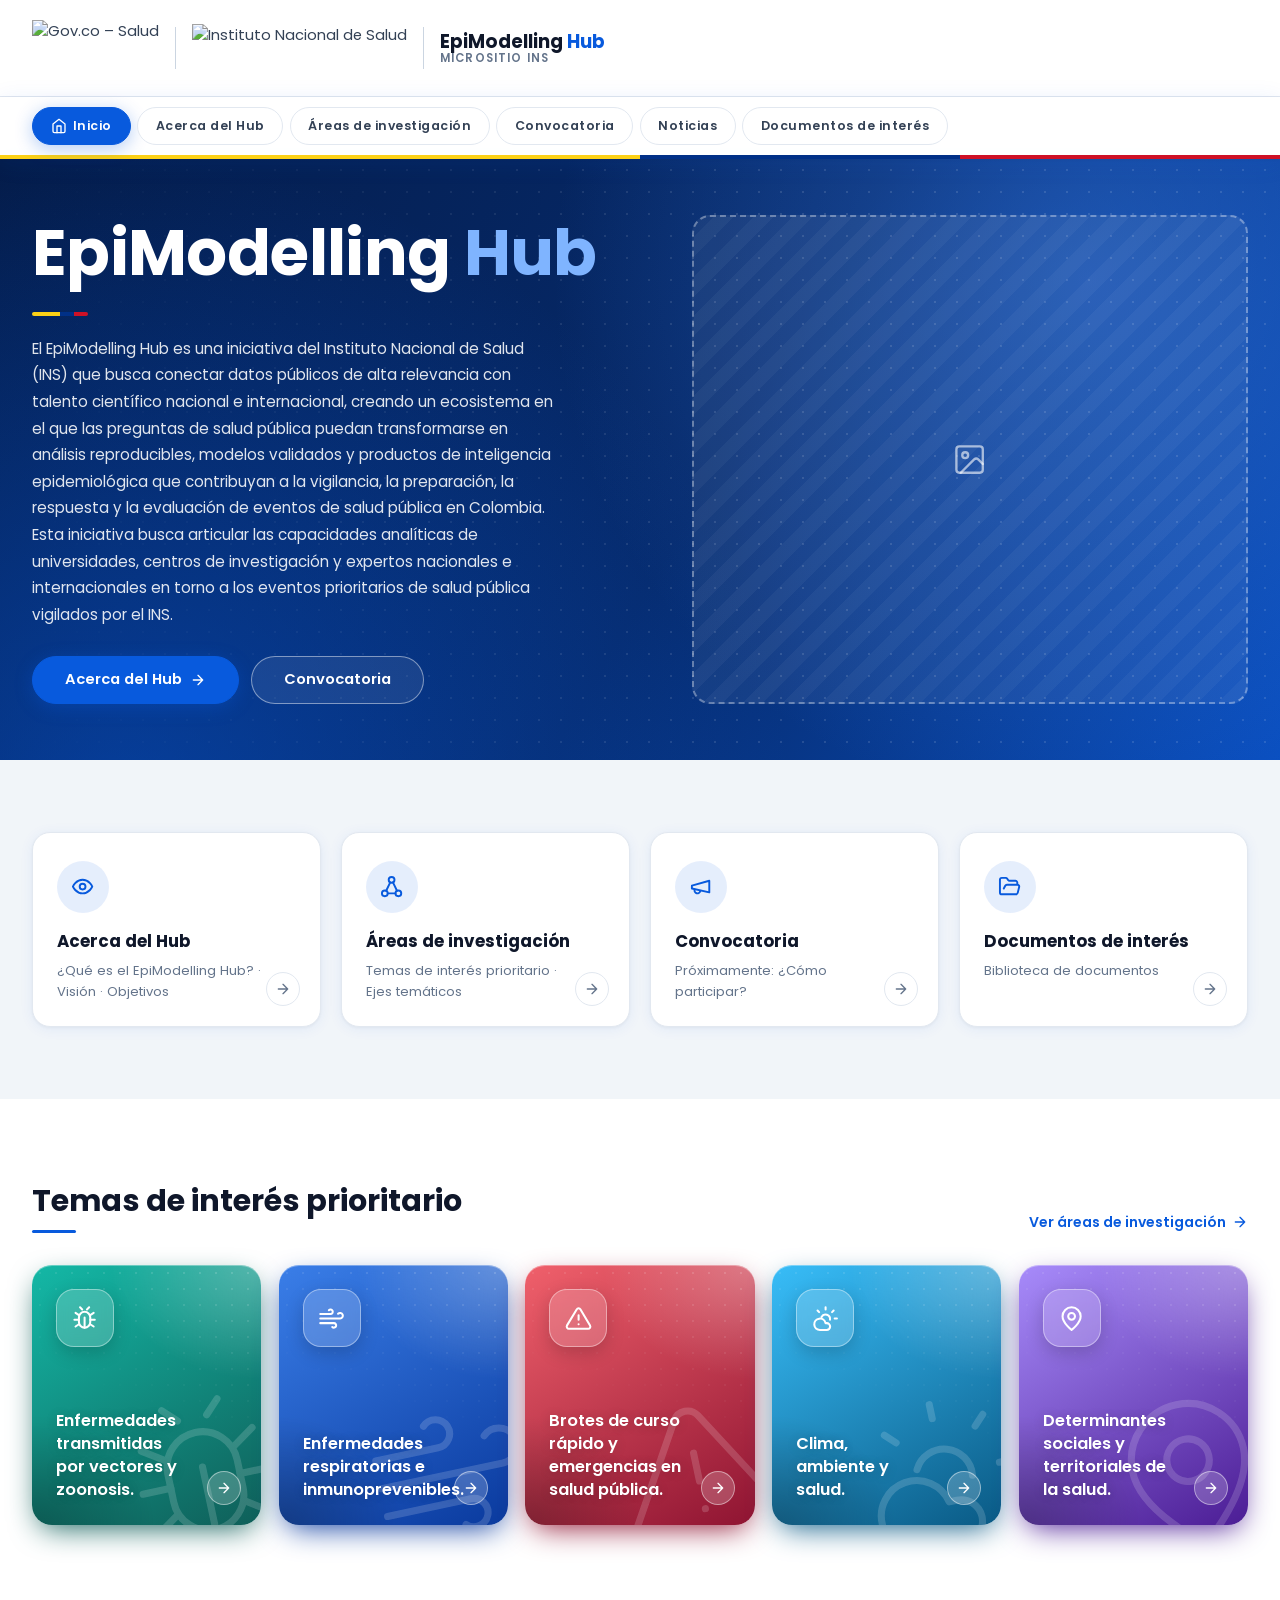
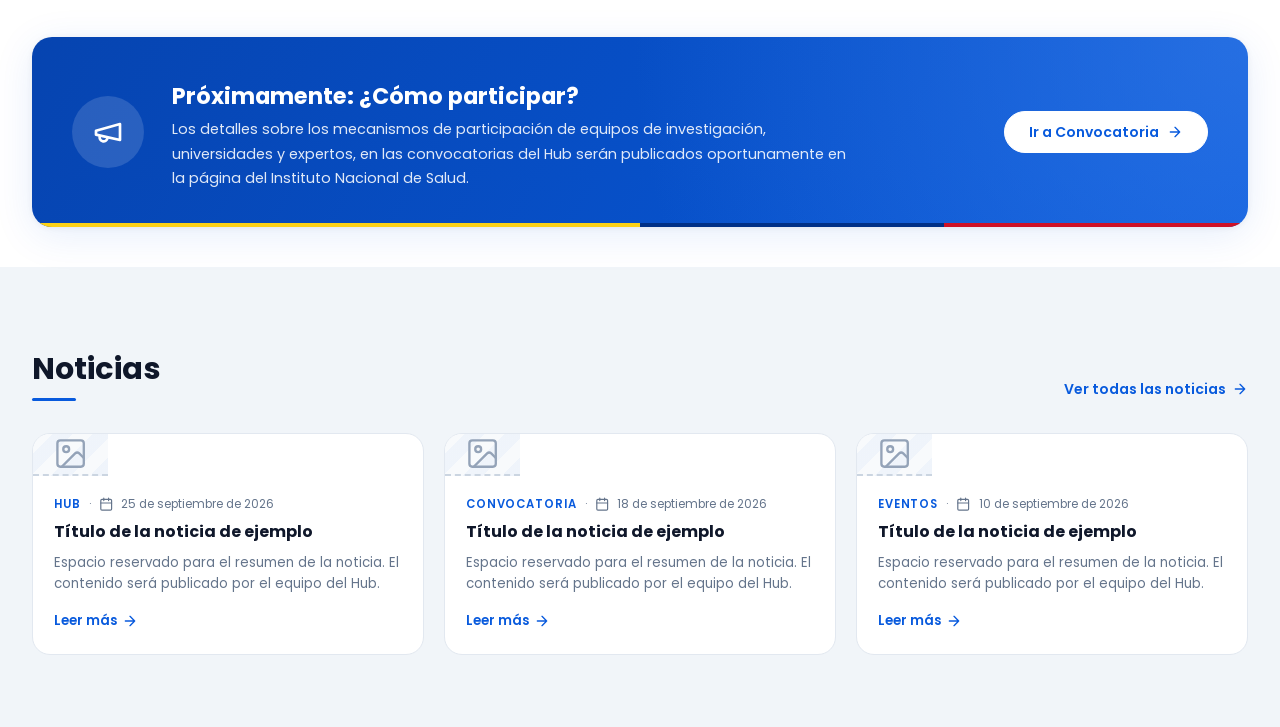
==== index.html @ 27fcd936 "Micrositio EpiModelling Hub – INS (HTML/CSS/JS) Co-Authored-By: Claude Sonnet 5.5 <noreply@anthropic" ====
<!DOCTYPE html>
<html lang="es">
<head>
  <meta charset="UTF-8" />
  <meta name="viewport" content="width=device-width, initial-scale=1.0" />
  <title>EpiModelling Hub | Instituto Nacional de Salud</title>
  <meta name="description" content="EpiModelling Hub – Iniciativa del Instituto Nacional de Salud (INS) de Colombia." />
  <link rel="preconnect" href="https://fonts.googleapis.com" />
  <link rel="preconnect" href="https://fonts.gstatic.com" crossorigin />
  <link href="https://fonts.googleapis.com/css2?family=Poppins:ital,wght@0,400;0,500;0,600;0,700;1,400&display=swap" rel="stylesheet" />
  <link rel="stylesheet" href="assets/css/styles.css" />
</head>
<body>

  <!-- ============ ÍCONOS (sprite SVG) ============ -->
  <svg xmlns="http://www.w3.org/2000/svg" style="display:none" aria-hidden="true">
    <defs>
      <symbol id="i-search" viewBox="0 0 24 24"><circle cx="11" cy="11" r="8"/><path d="m21 21-4.3-4.3"/></symbol>
      <symbol id="i-menu" viewBox="0 0 24 24"><path d="M4 6h16M4 12h16M4 18h16"/></symbol>
      <symbol id="i-x" viewBox="0 0 24 24"><path d="M18 6 6 18M6 6l12 12"/></symbol>
      <symbol id="i-chevron-right" viewBox="0 0 24 24"><path d="m9 18 6-6-6-6"/></symbol>
      <symbol id="i-chevron-down" viewBox="0 0 24 24"><path d="m6 9 6 6 6-6"/></symbol>
      <symbol id="i-arrow-right" viewBox="0 0 24 24"><path d="M5 12h14M12 5l7 7-7 7"/></symbol>
      <symbol id="i-arrow-up" viewBox="0 0 24 24"><path d="M12 19V5M5 12l7-7 7 7"/></symbol>
      <symbol id="i-target" viewBox="0 0 24 24"><circle cx="12" cy="12" r="10"/><circle cx="12" cy="12" r="6"/><circle cx="12" cy="12" r="2"/></symbol>
      <symbol id="i-eye" viewBox="0 0 24 24"><path d="M2 12s3-7 10-7 10 7 10 7-3 7-10 7-10-7-10-7Z"/><circle cx="12" cy="12" r="3"/></symbol>
      <symbol id="i-users" viewBox="0 0 24 24"><path d="M16 21v-2a4 4 0 0 0-4-4H6a4 4 0 0 0-4 4v2"/><circle cx="9" cy="7" r="4"/><path d="M22 21v-2a4 4 0 0 0-3-3.87M16 3.13a4 4 0 0 1 0 7.75"/></symbol>
      <symbol id="i-bar-chart" viewBox="0 0 24 24"><path d="M3 3v18h18"/><path d="M18 17V9M13 17V5M8 17v-3"/></symbol>
      <symbol id="i-trending-up" viewBox="0 0 24 24"><path d="m22 7-8.5 8.5-5-5L2 17"/><path d="M16 7h6v6"/></symbol>
      <symbol id="i-network" viewBox="0 0 24 24"><circle cx="12" cy="5" r="3"/><circle cx="5" cy="19" r="3"/><circle cx="19" cy="19" r="3"/><path d="M10.6 7.7 6.4 16.3M13.4 7.7l4.2 8.6M8 19h8"/></symbol>
      <symbol id="i-clipboard-check" viewBox="0 0 24 24"><rect x="8" y="2" width="8" height="4" rx="1"/><path d="M16 4h2a2 2 0 0 1 2 2v14a2 2 0 0 1-2 2H6a2 2 0 0 1-2-2V6a2 2 0 0 1 2-2h2"/><path d="m9 14 2 2 4-4"/></symbol>
      <symbol id="i-bug" viewBox="0 0 24 24"><path d="m8 2 1.9 1.9M16 2l-1.9 1.9"/><rect x="7" y="6" width="10" height="14" rx="5"/><path d="M12 20v-9M3 13h4M17 13h4M4 7l3 2M20 7l-3 2M4 19l3-2M20 19l-3-2"/></symbol>
      <symbol id="i-wind" viewBox="0 0 24 24"><path d="M17.7 7.7a2.5 2.5 0 1 1 1.8 4.3H2M9.6 4.6A2 2 0 1 1 11 8H2M12.6 19.4A2 2 0 1 0 14 16H2"/></symbol>
      <symbol id="i-alert" viewBox="0 0 24 24"><path d="M10.3 3.9 1.8 18a2 2 0 0 0 1.7 3h16.9a2 2 0 0 0 1.7-3L13.7 3.9a2 2 0 0 0-3.4 0Z"/><path d="M12 9v4M12 17h.01"/></symbol>
      <symbol id="i-cloud-sun" viewBox="0 0 24 24"><path d="M12 2v2M4.9 4.9l1.4 1.4M20 12h2M19.1 4.9l-1.4 1.4"/><path d="M15.9 13A4 4 0 0 0 8.4 10.6"/><path d="M13 22H7a5 5 0 1 1 4.9-6H13a3 3 0 0 1 0 6Z"/></symbol>
      <symbol id="i-map-pin" viewBox="0 0 24 24"><path d="M20 10c0 6-8 12-8 12s-8-6-8-12a8 8 0 0 1 16 0Z"/><circle cx="12" cy="10" r="3"/></symbol>
      <symbol id="i-calendar" viewBox="0 0 24 24"><rect x="3" y="4" width="18" height="18" rx="2"/><path d="M16 2v4M8 2v4M3 10h18"/></symbol>
      <symbol id="i-download" viewBox="0 0 24 24"><path d="M21 15v4a2 2 0 0 1-2 2H5a2 2 0 0 1-2-2v-4"/><path d="m7 10 5 5 5-5M12 15V3"/></symbol>
      <symbol id="i-upload" viewBox="0 0 24 24"><path d="M21 15v4a2 2 0 0 1-2 2H5a2 2 0 0 1-2-2v-4"/><path d="m17 8-5-5-5 5M12 3v12"/></symbol>
      <symbol id="i-plus" viewBox="0 0 24 24"><path d="M12 5v14M5 12h14"/></symbol>
      <symbol id="i-link" viewBox="0 0 24 24"><path d="M10 13a5 5 0 0 0 7.5.5l3-3a5 5 0 0 0-7-7l-1.7 1.7"/><path d="M14 11a5 5 0 0 0-7.5-.5l-3 3a5 5 0 0 0 7 7l1.7-1.7"/></symbol>
      <symbol id="i-grid" viewBox="0 0 24 24"><rect x="3" y="3" width="7" height="7" rx="1"/><rect x="14" y="3" width="7" height="7" rx="1"/><rect x="14" y="14" width="7" height="7" rx="1"/><rect x="3" y="14" width="7" height="7" rx="1"/></symbol>
      <symbol id="i-list" viewBox="0 0 24 24"><path d="M8 6h13M8 12h13M8 18h13M3 6h.01M3 12h.01M3 18h.01"/></symbol>
      <symbol id="i-sort" viewBox="0 0 24 24"><path d="m21 16-4 4-4-4M17 20V4M3 8l4-4 4 4M7 4v16"/></symbol>
      <symbol id="i-info" viewBox="0 0 24 24"><circle cx="12" cy="12" r="10"/><path d="M12 16v-4M12 8h.01"/></symbol>
      <symbol id="i-image" viewBox="0 0 24 24"><rect x="3" y="3" width="18" height="18" rx="2"/><circle cx="9" cy="9" r="2"/><path d="m21 15-3.1-3.1a2 2 0 0 0-2.8 0L6 21"/></symbol>
      <symbol id="i-home" viewBox="0 0 24 24"><path d="m3 9 9-7 9 7v11a2 2 0 0 1-2 2H5a2 2 0 0 1-2-2z"/><path d="M9 22V12h6v10"/></symbol>
      <symbol id="i-mail" viewBox="0 0 24 24"><rect x="2" y="4" width="20" height="16" rx="2"/><path d="m22 7-10 5L2 7"/></symbol>
      <symbol id="i-phone" viewBox="0 0 24 24"><path d="M22 16.9v3a2 2 0 0 1-2.2 2 19.8 19.8 0 0 1-8.6-3.1 19.5 19.5 0 0 1-6-6A19.8 19.8 0 0 1 2.1 4.2 2 2 0 0 1 4.1 2h3a2 2 0 0 1 2 1.7c.1.9.4 1.8.7 2.7a2 2 0 0 1-.5 2.1L8 9.8a16 16 0 0 0 6 6l1.3-1.3a2 2 0 0 1 2.1-.4c.9.3 1.8.6 2.7.7a2 2 0 0 1 1.7 2Z"/></symbol>
      <symbol id="i-external" viewBox="0 0 24 24"><path d="M15 3h6v6M10 14 21 3M18 13v6a2 2 0 0 1-2 2H5a2 2 0 0 1-2-2V8a2 2 0 0 1 2-2h6"/></symbol>
      <symbol id="i-flask" viewBox="0 0 24 24"><path d="M9 3h6M10 3v6.5L4.5 19a1.5 1.5 0 0 0 1.3 2.3h12.4a1.5 1.5 0 0 0 1.3-2.3L14 9.5V3"/><path d="M7 15h10"/></symbol>
      <symbol id="i-activity" viewBox="0 0 24 24"><path d="M22 12h-4l-3 9L9 3l-3 9H2"/></symbol>
      <symbol id="i-transfer" viewBox="0 0 24 24"><path d="m16 3 4 4-4 4M20 7H4M8 21l-4-4 4-4M4 17h16"/></symbol>
      <symbol id="i-news" viewBox="0 0 24 24"><path d="M4 22h16a2 2 0 0 0 2-2V4a2 2 0 0 0-2-2H8a2 2 0 0 0-2 2v16a2 2 0 0 1-2 2Zm0 0a2 2 0 0 1-2-2v-9c0-1.1.9-2 2-2h2"/><path d="M18 14h-8M15 18h-5M10 6h8v4h-8z"/></symbol>
      <symbol id="i-megaphone" viewBox="0 0 24 24"><path d="m3 11 18-5v12L3 14v-3z"/><path d="M11.6 16.8a3 3 0 1 1-5.8-1.6"/></symbol>
      <symbol id="i-folder-open" viewBox="0 0 24 24"><path d="m6 14 1.5-2.9A2 2 0 0 1 9.2 10H20a2 2 0 0 1 1.9 2.5l-1.5 6A2 2 0 0 1 18.4 20H4a2 2 0 0 1-2-2V5a2 2 0 0 1 2-2h3.9a2 2 0 0 1 1.7.9l.8 1.2a2 2 0 0 0 1.7.9H18a2 2 0 0 1 2 2v2"/></symbol>
      <symbol id="i-clock" viewBox="0 0 24 24"><circle cx="12" cy="12" r="10"/><path d="M12 6v6l4 2"/></symbol>
      <symbol id="i-check" viewBox="0 0 24 24"><path d="M20 6 9 17l-5-5"/></symbol>
      <symbol id="i-more" viewBox="0 0 24 24"><circle cx="5" cy="12" r="1"/><circle cx="12" cy="12" r="1"/><circle cx="19" cy="12" r="1"/></symbol>
      <symbol id="i-book" viewBox="0 0 24 24"><path d="M2 3h6a4 4 0 0 1 4 4v14a3 3 0 0 0-3-3H2zM22 3h-6a4 4 0 0 0-4 4v14a3 3 0 0 1 3-3h7z"/></symbol>
      <symbol id="i-filter" viewBox="0 0 24 24"><path d="M22 3H2l8 9.5V19l4 2v-8.5z"/></symbol>
    </defs>
  </svg>

  <a class="skip-link" href="#main">Saltar al contenido principal</a>

  <!-- ============ ENCABEZADO ============ -->
  <header class="topbar">
    <div class="container topbar__inner">
      <a href="#/inicio" class="brand" aria-label="Ir al inicio del EpiModelling Hub">
        <img src="https://www.ins.gov.co/_catalogs/masterpage/css/images/gov-salud.png" alt="Gov.co – Salud" class="brand__gov" />
        <span class="brand__divider" aria-hidden="true"></span>
        <img src="https://www.ins.gov.co/Portalweb2025/general-assets/ins-logo.png" alt="Instituto Nacional de Salud" class="brand__ins" />
        <span class="brand__divider brand__divider--hub" aria-hidden="true"></span>
        <span class="brand__hub">
          <span class="brand__hub-title">EpiModelling <b>Hub</b></span>
          <span class="brand__hub-sub">Micrositio INS</span>
        </span>
      </a>

      <button class="menu-toggle" id="menuToggle" aria-label="Abrir menú" aria-expanded="false" aria-controls="mainNav">
        <svg aria-hidden="true"><use href="#i-menu"/></svg>
      </button>
    </div>
  </header>

  <!-- ============ NAVEGACIÓN PRINCIPAL ============ -->
  <nav class="mainnav" id="mainNav" aria-label="Navegación principal">
    <div class="container mainnav__inner">
      <ul class="mainnav__list">
        <li><a href="#/inicio" data-route="inicio" class="mainnav__link"><svg class="ico ico--sm" aria-hidden="true"><use href="#i-home"/></svg> Inicio</a></li>
        <li><a href="#/acerca" data-route="acerca" class="mainnav__link">Acerca del Hub</a></li>
        <li><a href="#/areas" data-route="areas" class="mainnav__link">Áreas de investigación</a></li>
        <li><a href="#/convocatoria" data-route="convocatoria" class="mainnav__link">Convocatoria</a></li>
        <li><a href="#/noticias" data-route="noticias" class="mainnav__link">Noticias</a></li>
        <li><a href="#/documentos" data-route="documentos" class="mainnav__link">Documentos de interés</a></li>
      </ul>
    </div>
    <div class="flag-stripe" aria-hidden="true"></div>
  </nav>

  <main id="main" tabindex="-1">

    <!-- =====================================================
         PÁGINA: INICIO
    ====================================================== -->
    <section class="page" data-page="inicio" data-title="Inicio">
      <div class="hero hero--home">
        <div class="container hero__grid">
          <div class="hero__content">
            <h1 class="hero__title">EpiModelling <span>Hub</span></h1>
            <span class="hero__rule" aria-hidden="true"></span>
            <p class="hero__lead">El EpiModelling Hub es una iniciativa del Instituto Nacional de Salud (INS) que busca conectar datos públicos de alta relevancia con talento científico nacional e internacional, creando un ecosistema en el que las preguntas de salud pública puedan transformarse en análisis reproducibles, modelos validados y productos de inteligencia epidemiológica que contribuyan a la vigilancia, la preparación, la respuesta y la evaluación de eventos de salud pública en Colombia. Esta iniciativa busca articular las capacidades analíticas de universidades, centros de investigación y expertos nacionales e internacionales en torno a los eventos prioritarios de salud pública vigilados por el INS.</p>
            <div class="hero__actions">
              <a href="#/acerca" class="btn btn--primary btn--lg">Acerca del Hub <svg class="ico ico--sm" aria-hidden="true"><use href="#i-arrow-right"/></svg></a>
              <a href="#/convocatoria" class="btn btn--ghost-light btn--lg">Convocatoria</a>
            </div>
          </div>
          <figure class="img-ph img-ph--dark hero__media">
            <svg aria-hidden="true"><use href="#i-image"/></svg>
            
          </figure>
        </div>
      </div>


      <!-- Accesos rápidos -->
      <div class="section section--tint">
        <div class="container">
          <div class="quick-grid">
            <a href="#/acerca" class="quick-card">
              <span class="icon-bubble"><svg aria-hidden="true"><use href="#i-eye"/></svg></span>
              <h3>Acerca del Hub</h3>
              <p>¿Qué es el EpiModelling Hub? · Visión · Objetivos</p>
              <span class="quick-card__go"><svg aria-hidden="true"><use href="#i-arrow-right"/></svg></span>
            </a>
            <a href="#/areas" class="quick-card">
              <span class="icon-bubble"><svg aria-hidden="true"><use href="#i-network"/></svg></span>
              <h3>Áreas de investigación</h3>
              <p>Temas de interés prioritario · Ejes temáticos</p>
              <span class="quick-card__go"><svg aria-hidden="true"><use href="#i-arrow-right"/></svg></span>
            </a>
            <a href="#/convocatoria" class="quick-card">
              <span class="icon-bubble"><svg aria-hidden="true"><use href="#i-megaphone"/></svg></span>
              <h3>Convocatoria</h3>
              <p>Próximamente: ¿Cómo participar?</p>
              <span class="quick-card__go"><svg aria-hidden="true"><use href="#i-arrow-right"/></svg></span>
            </a>
            <a href="#/documentos" class="quick-card">
              <span class="icon-bubble"><svg aria-hidden="true"><use href="#i-folder-open"/></svg></span>
              <h3>Documentos de interés</h3>
              <p>Biblioteca de documentos</p>
              <span class="quick-card__go"><svg aria-hidden="true"><use href="#i-arrow-right"/></svg></span>
            </a>
          </div>
        </div>
      </div>

      <!-- Temas (resumen) -->
      <div class="section">
        <div class="container">
          <div class="section-head">
            <div>
              <h2 class="section-title">Temas de interés prioritario</h2>
            </div>
            <a href="#/areas/temas" class="link-arrow">Ver áreas de investigación <svg class="ico ico--sm" aria-hidden="true"><use href="#i-arrow-right"/></svg></a>
          </div>
          <ul class="topic-grid">
              <li class="topic-card topic-card--teal"><a class="topic-card__link" href="#/areas/temas"><span class="topic-card__icon"><svg aria-hidden="true"><use href="#i-bug"/></svg></span><svg class="topic-card__mark" aria-hidden="true"><use href="#i-bug"/></svg><h3>Enfermedades transmitidas por vectores y zoonosis.</h3><span class="topic-card__go"><svg aria-hidden="true"><use href="#i-arrow-right"/></svg></span></a></li>
              <li class="topic-card topic-card--blue"><a class="topic-card__link" href="#/areas/temas"><span class="topic-card__icon"><svg aria-hidden="true"><use href="#i-wind"/></svg></span><svg class="topic-card__mark" aria-hidden="true"><use href="#i-wind"/></svg><h3>Enfermedades respiratorias e inmunoprevenibles.</h3><span class="topic-card__go"><svg aria-hidden="true"><use href="#i-arrow-right"/></svg></span></a></li>
              <li class="topic-card topic-card--red"><a class="topic-card__link" href="#/areas/temas"><span class="topic-card__icon"><svg aria-hidden="true"><use href="#i-alert"/></svg></span><svg class="topic-card__mark" aria-hidden="true"><use href="#i-alert"/></svg><h3>Brotes de curso rápido y emergencias en salud pública.</h3><span class="topic-card__go"><svg aria-hidden="true"><use href="#i-arrow-right"/></svg></span></a></li>
              <li class="topic-card topic-card--sky"><a class="topic-card__link" href="#/areas/temas"><span class="topic-card__icon"><svg aria-hidden="true"><use href="#i-cloud-sun"/></svg></span><svg class="topic-card__mark" aria-hidden="true"><use href="#i-cloud-sun"/></svg><h3>Clima, ambiente y salud.</h3><span class="topic-card__go"><svg aria-hidden="true"><use href="#i-arrow-right"/></svg></span></a></li>
              <li class="topic-card topic-card--violet"><a class="topic-card__link" href="#/areas/temas"><span class="topic-card__icon"><svg aria-hidden="true"><use href="#i-map-pin"/></svg></span><svg class="topic-card__mark" aria-hidden="true"><use href="#i-map-pin"/></svg><h3>Determinantes sociales y territoriales de la salud.</h3><span class="topic-card__go"><svg aria-hidden="true"><use href="#i-arrow-right"/></svg></span></a></li>
            </ul>
        </div>
      </div>

      <!-- Banner convocatoria -->
      <div class="section section--compact">
        <div class="container">
          <div class="cta-banner">
            <div class="cta-banner__icon"><svg aria-hidden="true"><use href="#i-megaphone"/></svg></div>
            <div class="cta-banner__body">
              <h2>Próximamente: ¿Cómo participar?</h2>
              <p>Los detalles sobre los mecanismos de participación de equipos de investigación, universidades y expertos, en las convocatorias del Hub serán publicados oportunamente en la página del Instituto Nacional de Salud.</p>
            </div>
            <a href="#/convocatoria" class="btn btn--white">Ir a Convocatoria <svg class="ico ico--sm" aria-hidden="true"><use href="#i-arrow-right"/></svg></a>
          </div>
        </div>
      </div>

      <!-- Noticias (últimas) -->
      <div class="section section--tint">
        <div class="container">
          <div class="section-head">
            <div>
              <h2 class="section-title">Noticias</h2>
            </div>
            <a href="#/noticias" class="link-arrow">Ver todas las noticias <svg class="ico ico--sm" aria-hidden="true"><use href="#i-arrow-right"/></svg></a>
          </div>
          <div class="news-grid" id="homeNews"></div>
        </div>
      </div>
    </section>

    <!-- =====================================================
         PÁGINA: ACERCA DEL HUB
    ====================================================== -->
    <section class="page" data-page="acerca" data-title="Acerca del Hub" hidden>
      <div class="hero hero--inner">
        <div class="container hero__grid">
          <div class="hero__content">
            <nav class="breadcrumb" aria-label="Ruta de navegación"><a href="#/inicio">Inicio</a><svg aria-hidden="true"><use href="#i-chevron-right"/></svg><span aria-current="page">Acerca del Hub</span></nav>
            <h1 class="hero__title hero__title--inner">Acerca del Hub</h1>
          </div>
        </div>
      </div>

      <div class="container page-layout page-layout--single">

        <div class="page-body">
          <article id="que-es" class="block">
            <h2 class="section-title">¿Qué es el EpiModelling Hub?</h2>
            <div class="split split--text">
              <div class="prose">
                <p>El EpiModelling Hub es una iniciativa del Instituto Nacional de Salud (INS) que busca conectar datos públicos de alta relevancia con talento científico nacional e internacional, creando un ecosistema en el que las preguntas de salud pública puedan transformarse en análisis reproducibles, modelos validados y productos de inteligencia epidemiológica que contribuyan a la vigilancia, la preparación, la respuesta y la evaluación de eventos de salud pública en Colombia. Esta iniciativa busca articular las capacidades analíticas de universidades, centros de investigación y expertos nacionales e internacionales en torno a los eventos prioritarios de salud pública vigilados por el INS.</p>
                <p>El Hub funciona como una plataforma de colaboración abierta, basada en el valor de construir comunidad alrededor de los datos y del conocimiento. En este marco, busca promover la participación y colaboración de equipos con experiencia en epidemiología, modelamiento matemático, estadística, ciencia de datos e inteligencia artificial, con el propósito de desarrollar soluciones que contribuyan a la caracterización, predicción, comprensión y evaluación de los eventos de salud pública en Colombia.</p>
              </div>
              <figure class="img-ph" style="aspect-ratio: 3/4">
                <svg aria-hidden="true"><use href="#i-image"/></svg>
                
              </figure>
            </div>
          </article>

          <article id="vision" class="block">
            <div class="vision-card">
              <div class="vision-card__icon"><svg aria-hidden="true"><use href="#i-target"/></svg></div>
              <div>
                <h2 class="vision-card__label">Visión</h2>
                <p class="vision-card__text">Convertir los datos del sistema de vigilancia epidemiológica de Colombia en inteligencia accionable para la salud pública, articulando capacidades analíticas nacionales e internacionales bajo principios de ciencia abierta.</p>
              </div>
            </div>
          </article>

          <article id="objetivos" class="block">
            <h2 class="section-title">Objetivos</h2>

            <div class="goal-general">
              <span class="badge">Objetivo general</span>
              <p>Generar conocimiento epidemiológico accionable a partir de los datos de vigilancia en salud pública de Colombia, integrando epidemiología, modelamiento matemático, estadística, ciencia de datos e inteligencia artificial, y articulando capacidades del sector público, la academia y otros actores nacionales e internacionales.</p>
            </div>

            <h3 class="subhead">Objetivos específicos</h3>
            <ol class="goal-grid">
              <li class="goal-card">
                <span class="icon-bubble icon-bubble--blue"><svg aria-hidden="true"><use href="#i-activity"/></svg></span>
                <p>Desarrollar soluciones analíticas que permitan caracterizar, anticipar, comprender y evaluar los eventos prioritarios de salud pública vigilados por el INS.</p>
              </li>
              <li class="goal-card">
                <span class="icon-bubble icon-bubble--teal"><svg aria-hidden="true"><use href="#i-users"/></svg></span>
                <p>Articular una comunidad de investigadores e instituciones con capacidades en epidemiología cuantitativa, estadística, modelamiento y ciencia de datos para abordar problemas de salud pública de manera colaborativa.</p>
              </li>
              <li class="goal-card">
                <span class="icon-bubble icon-bubble--amber"><svg aria-hidden="true"><use href="#i-transfer"/></svg></span>
                <p>Transferir los resultados analíticos al sistema de salud pública mediante procesos de validación, documentación y colaboración institucional, fortaleciendo la toma de decisiones basada en evidencia.</p>
              </li>
              <li class="goal-card">
                <span class="icon-bubble icon-bubble--violet"><svg aria-hidden="true"><use href="#i-flask"/></svg></span>
                <p>Consolidar la ciencia abierta y reproducible como estándar de trabajo del Hub, garantizando la transparencia, la trazabilidad y la reutilización de los análisis producidos.</p>
              </li>
            </ol>
          </article>
        </div>
      </div>
    </section>

    <!-- =====================================================
         PÁGINA: ÁREAS DE INVESTIGACIÓN
    ====================================================== -->
    <section class="page" data-page="areas" data-title="Áreas de investigación" hidden>
      <div class="hero hero--inner">
        <div class="container hero__grid">
          <div class="hero__content">
            <nav class="breadcrumb" aria-label="Ruta de navegación"><a href="#/inicio">Inicio</a><svg aria-hidden="true"><use href="#i-chevron-right"/></svg><span aria-current="page">Áreas de investigación</span></nav>
            <h1 class="hero__title hero__title--inner">Áreas de investigación</h1>
          </div>
        </div>
      </div>

      <div class="container page-layout page-layout--single">

        <div class="page-body">
          <article id="ejes" class="block">
            <div class="section-head">
              <h2 class="section-title">Ejes temáticos</h2>
              <div class="view-switch" role="group" aria-label="Modo de visualización de ejes">
                <button class="view-switch__btn is-active" data-axes-view="tabs" aria-pressed="true">Por eje</button>
                <button class="view-switch__btn" data-axes-view="all" aria-pressed="false">Ver todos</button>
              </div>
            </div>

            <div class="axes" id="axes" data-view="tabs">
              <div class="axes__tabs" role="tablist" aria-label="Ejes temáticos">
                <button class="axes__tab is-active" role="tab" id="tab-eje-1" aria-controls="eje-1" aria-selected="true" data-color="blue">
                  <span class="axes__num">1</span><span>Análisis de la situación e inteligencia epidemiológica</span>
                </button>
                <button class="axes__tab" role="tab" id="tab-eje-2" aria-controls="eje-2" aria-selected="false" tabindex="-1" data-color="amber">
                  <span class="axes__num">2</span><span>Predicción, alertas tempranas y análisis de escenarios</span>
                </button>
                <button class="axes__tab" role="tab" id="tab-eje-3" aria-controls="eje-3" aria-selected="false" tabindex="-1" data-color="teal">
                  <span class="axes__num">3</span><span>Comprensión de la dinámica y sus determinantes</span>
                </button>
                <button class="axes__tab" role="tab" id="tab-eje-4" aria-controls="eje-4" aria-selected="false" tabindex="-1" data-color="violet">
                  <span class="axes__num">4</span><span>Evaluación e impacto para la toma de decisiones</span>
                </button>
              </div>

              <div class="axes__panels">
                <section class="axis axis--blue is-active" role="tabpanel" id="eje-1" aria-labelledby="tab-eje-1">
                  <div class="axis__head">
                    <span class="axis__icon"><svg aria-hidden="true"><use href="#i-bar-chart"/></svg></span>
                    <div>
                      <span class="axis__eyebrow">Eje 1</span>
                      <h3>1. Análisis de la situación e inteligencia epidemiológica</h3>
                    </div>
                  </div>
                  <p class="axis__question">¿Qué está ocurriendo y cómo está cambiando?</p>
                  <p>Transforma los datos de vigilancia en una comprensión dinámica y territorial de los eventos de salud pública, mediante caracterización epidemiológica, análisis de tendencias y distribución espacial, seguimiento de indicadores clave (incidencia, hospitalizaciones, mortalidad) y evaluación de la oportunidad y completitud del sistema, incluyendo la identificación de posibles subregistros o cambios en los patrones de notificación.</p>
                  <figure class="img-ph img-ph--soft axis__media"><svg aria-hidden="true"><use href="#i-image"/></svg></figure>
                </section>

                <section class="axis axis--amber" role="tabpanel" id="eje-2" aria-labelledby="tab-eje-2">
                  <div class="axis__head">
                    <span class="axis__icon"><svg aria-hidden="true"><use href="#i-trending-up"/></svg></span>
                    <div>
                      <span class="axis__eyebrow">Eje 2</span>
                      <h3>2. Predicción, alertas tempranas y análisis de escenarios</h3>
                    </div>
                  </div>
                  <p class="axis__question">¿Qué podría ocurrir, qué señales pueden anticiparlo y con qué nivel de incertidumbre?</p>
                  <p>Anticipa cambios en la dinámica de los eventos y apoya la preparación de la respuesta, mediante nowcasting y forecasting de casos y hospitalizaciones, detección temprana de señales, modelos de riesgo y construcción de escenarios epidemiológicos con integración de variables climáticas y ambientales. La cuantificación y comunicación explícita de la incertidumbre es un componente central de esta línea.</p>
                  <figure class="img-ph img-ph--soft axis__media"><svg aria-hidden="true"><use href="#i-image"/></svg></figure>
                </section>

                <section class="axis axis--teal" role="tabpanel" id="eje-3" aria-labelledby="tab-eje-3">
                  <div class="axis__head">
                    <span class="axis__icon"><svg aria-hidden="true"><use href="#i-network"/></svg></span>
                    <div>
                      <span class="axis__eyebrow">Eje 3</span>
                      <h3>3. Comprensión de la dinámica y sus determinantes</h3>
                    </div>
                  </div>
                  <p class="axis__question">¿Por qué está ocurriendo y qué factores lo explican?</p>
                  <p>Identifica los mecanismos y factores que contribuyen a la aparición y evolución de los eventos, integrando variables climáticas, ambientales, territoriales y demográficas; movilidad, inmunidad poblacional, características entomológicas e información de laboratorio; determinantes sociales y factores relacionados con los servicios de salud. Combina modelos mecanísticos, estadísticos y análisis causal para explicar los patrones observados, no sólo describirlos.</p>
                  <figure class="img-ph img-ph--soft axis__media"><svg aria-hidden="true"><use href="#i-image"/></svg></figure>
                </section>

                <section class="axis axis--violet" role="tabpanel" id="eje-4" aria-labelledby="tab-eje-4">
                  <div class="axis__head">
                    <span class="axis__icon"><svg aria-hidden="true"><use href="#i-clipboard-check"/></svg></span>
                    <div>
                      <span class="axis__eyebrow">Eje 4</span>
                      <h3>4. Evaluación e impacto para la toma de decisiones</h3>
                    </div>
                  </div>
                  <p class="axis__question">¿Cómo usamos los resultados para orientar la toma de decisiones en salud pública?</p>
                  <p>Transforma los resultados analíticos en evidencia útil para orientar la toma de decisiones en salud pública, mediante la evaluación de intervenciones y la estimación de su impacto, el análisis contrafactual y la evaluación del desempeño de métodos y modelos. Estos resultados se traducen en indicadores y herramientas que apoyan la planificación, la prevención y la respuesta de los equipos de vigilancia y respuesta.</p>
                  <figure class="img-ph img-ph--soft axis__media"><svg aria-hidden="true"><use href="#i-image"/></svg></figure>
                </section>
              </div>
            </div>
          </article>

          <article id="temas" class="block">
            <h2 class="section-title">Temas de interés prioritario</h2>
            <p class="lead">El Hub abordará los eventos y problemas de salud pública que vigila el INS. Entre sus áreas de interés se incluyen:</p>

            <ul class="topic-grid">
              <li class="topic-card topic-card--teal"><span class="topic-card__icon"><svg aria-hidden="true"><use href="#i-bug"/></svg></span><svg class="topic-card__mark" aria-hidden="true"><use href="#i-bug"/></svg><h3>Enfermedades transmitidas por vectores y zoonosis.</h3><span class="topic-card__go"><svg aria-hidden="true"><use href="#i-arrow-right"/></svg></span></li>
              <li class="topic-card topic-card--blue"><span class="topic-card__icon"><svg aria-hidden="true"><use href="#i-wind"/></svg></span><svg class="topic-card__mark" aria-hidden="true"><use href="#i-wind"/></svg><h3>Enfermedades respiratorias e inmunoprevenibles.</h3><span class="topic-card__go"><svg aria-hidden="true"><use href="#i-arrow-right"/></svg></span></li>
              <li class="topic-card topic-card--red"><span class="topic-card__icon"><svg aria-hidden="true"><use href="#i-alert"/></svg></span><svg class="topic-card__mark" aria-hidden="true"><use href="#i-alert"/></svg><h3>Brotes de curso rápido y emergencias en salud pública.</h3><span class="topic-card__go"><svg aria-hidden="true"><use href="#i-arrow-right"/></svg></span></li>
              <li class="topic-card topic-card--sky"><span class="topic-card__icon"><svg aria-hidden="true"><use href="#i-cloud-sun"/></svg></span><svg class="topic-card__mark" aria-hidden="true"><use href="#i-cloud-sun"/></svg><h3>Clima, ambiente y salud.</h3><span class="topic-card__go"><svg aria-hidden="true"><use href="#i-arrow-right"/></svg></span></li>
              <li class="topic-card topic-card--violet"><span class="topic-card__icon"><svg aria-hidden="true"><use href="#i-map-pin"/></svg></span><svg class="topic-card__mark" aria-hidden="true"><use href="#i-map-pin"/></svg><h3>Determinantes sociales y territoriales de la salud.</h3><span class="topic-card__go"><svg aria-hidden="true"><use href="#i-arrow-right"/></svg></span></li>
            </ul>
          </article>
        </div>
      </div>
    </section>

    <!-- =====================================================
         PÁGINA: CONVOCATORIA
    ====================================================== -->
    <section class="page" data-page="convocatoria" data-title="Convocatoria" hidden>
      <div class="hero hero--inner">
        <div class="container hero__grid">
          <div class="hero__content">
            <nav class="breadcrumb" aria-label="Ruta de navegación"><a href="#/inicio">Inicio</a><svg aria-hidden="true"><use href="#i-chevron-right"/></svg><span aria-current="page">Convocatoria</span></nav>
            <h1 class="hero__title hero__title--inner">Convocatoria</h1>
          </div>
        </div>
      </div>

      <div class="section">
        <div class="container">
          <div class="soon-card">
            <div class="soon-card__status">
              <span class="pulse" aria-hidden="true"></span>
              <span class="badge badge--warn">Próximamente</span>
            </div>
            <h2 class="section-title">Próximamente: ¿Cómo participar?</h2>
            <p class="lead">Los detalles sobre los mecanismos de participación de equipos de investigación, universidades y expertos, en las convocatorias del Hub serán publicados oportunamente en la página del Instituto Nacional de Salud.</p>
          </div>
        </div>
      </div>

      <div class="section section--tint">
        <div class="container">
          <div class="section-head">
            <div>
              <h2 class="section-title">Documentos de la convocatoria</h2>
            </div>
          </div>
          <div class="sp-library" data-library="convocatoria"></div>
        </div>
      </div>
    </section>

    <!-- =====================================================
         PÁGINA: NOTICIAS
    ====================================================== -->
    <section class="page" data-page="noticias" data-title="Noticias" hidden>
      <div class="hero hero--inner">
        <div class="container hero__grid">
          <div class="hero__content">
            <nav class="breadcrumb" aria-label="Ruta de navegación"><a href="#/inicio">Inicio</a><svg aria-hidden="true"><use href="#i-chevron-right"/></svg><span aria-current="page">Noticias</span></nav>
            <h1 class="hero__title hero__title--inner">Noticias</h1>
          </div>
        </div>
      </div>

      <div class="section">
        <div class="container">
          <div class="news-grid news-grid--page" id="newsList"></div>
          <p class="empty" id="newsEmpty" hidden>No se encontraron noticias con los filtros seleccionados.</p>
        </div>
      </div>
    </section>

    <!-- =====================================================
         PÁGINA: DOCUMENTOS
    ====================================================== -->
    <section class="page" data-page="documentos" data-title="Documentos de interés" hidden>
      <div class="hero hero--inner hero--slim">
        <div class="container">
          <nav class="breadcrumb" aria-label="Ruta de navegación"><a href="#/inicio">Inicio</a><svg aria-hidden="true"><use href="#i-chevron-right"/></svg><span aria-current="page">Documentos de interés</span></nav>
          <h1 class="hero__title hero__title--inner">Documentos de interés</h1>
        </div>
      </div>

      <div class="section">
        <div class="container">
          <div class="sp-library" data-library="repositorio"></div>
        </div>
      </div>
    </section>

  </main>

  <button class="to-top" id="toTop" aria-label="Volver arriba" hidden><svg aria-hidden="true"><use href="#i-arrow-up"/></svg></button>

  <!-- Modal genérico -->
  <div class="modal" id="modal" hidden>
    <div class="modal__overlay" data-close></div>
    <div class="modal__card" role="dialog" aria-modal="true" aria-labelledby="modalTitle">
      <button class="modal__close" data-close aria-label="Cerrar"><svg aria-hidden="true"><use href="#i-x"/></svg></button>
      <div id="modalBody"></div>
    </div>
  </div>

  <div class="toast" id="toast" role="status" aria-live="polite" hidden></div>

  <script src="assets/js/data.js"></script>
  <script src="assets/js/sharepoint.js"></script>
  <script src="assets/js/app.js"></script>
</body>
</html>
---- assets/css/styles.css ----
/* =========================================================
   EpiModelling Hub – INS
   Estilos alineados a design-system.json (portal ins.gov.co)
   ========================================================= */

:root {
  /* Colores */
  --primary: #085add;
  --primary-dark: #0644b0;
  --primary-light: #3a7ee8;
  --primary-a05: rgba(8, 90, 221, 0.05);
  --primary-a08: rgba(8, 90, 221, 0.08);
  --primary-a10: rgba(8, 90, 221, 0.10);
  --primary-a12: rgba(8, 90, 221, 0.12);
  --primary-a20: rgba(8, 90, 221, 0.20);
  --primary-a30: rgba(8, 90, 221, 0.30);
  --primary-a45: rgba(8, 90, 221, 0.45);

  --white: #ffffff;
  --page-bg: #F1F5F9;
  --hero-bg: #EEF4FF;
  --navy: #062a6b;
  --navy-deep: #041c4a;

  --gray-50: #F8FAFC;
  --gray-100: #F1F5F9;
  --gray-200: #E2E8F0;
  --gray-300: #CBD5E1;
  --gray-400: #94A3B8;
  --gray-500: #64748B;
  --gray-600: #475569;
  --gray-700: #334155;
  --gray-900: #0F172A;

  --success: #16a34a;
  --success-bg: rgba(34, 197, 94, 0.10);
  --error: #dc2626;
  --error-bg: rgba(239, 68, 68, 0.10);
  --warn: #b45309;
  --warn-bg: rgba(245, 158, 11, 0.12);

  /* Acentos por eje / tema (derivados del mockup) */
  --c-blue: #085add;   --c-blue-bg: #EEF4FF;
  --c-amber: #d97706;  --c-amber-bg: #FFF7ED;
  --c-teal: #0d9488;   --c-teal-bg: #ECFDF7;
  --c-violet: #7c3aed; --c-violet-bg: #F5F3FF;
  --c-red: #dc2626;    --c-red-bg: #FEF2F2;
  --c-sky: #0284c7;    --c-sky-bg: #F0F9FF;

  --gov: #3366CC;
  --flag: linear-gradient(to right, #FCD116 0% 50%, #003087 50% 75%, #CE1126 75% 100%);

  /* Tipografía */
  --font: 'Poppins', sans-serif;
  --fs-xs: 0.72rem;
  --fs-sm: 0.8rem;
  --fs-base: 0.92rem;
  --fs-md: 1rem;
  --fs-lg: 1.25rem;
  --fs-xl: clamp(2rem, 4vw, 3rem);

  /* Radios */
  --r-sm: 6px; --r-md: 9px; --r-lg: 14px; --r-xl: 18px; --r-xxl: 20px; --r-full: 9999px;

  /* Sombras */
  --sh-topbar: 0 4px 24px rgba(8, 90, 221, 0.10), 0 1px 4px rgba(0,0,0,0.06);
  --sh-card: 0 8px 40px rgba(8, 90, 221, 0.10), 0 1px 6px rgba(0,0,0,0.06);
  --sh-card-sm: 0 2px 14px rgba(8, 90, 221, 0.07), 0 1px 3px rgba(0,0,0,0.04);
  --sh-modal: 0 20px 60px rgba(8, 90, 221, 0.15), 0 4px 16px rgba(0,0,0,0.08);
  --sh-btn: 0 4px 18px rgba(8, 90, 221, 0.30);
  --sh-btn-hover: 0 6px 24px rgba(8, 90, 221, 0.45);
  --sh-focus: 0 0 0 3px rgba(8, 90, 221, 0.12);

  --t: all 0.22s ease;
  --container: 1280px;
  --nav-h: 58px;
}

/* ---------- Base ---------- */
*, *::before, *::after { box-sizing: border-box; }
html { scroll-behavior: smooth; scroll-padding-top: calc(var(--nav-h) + 24px); }
body {
  margin: 0;
  font-family: var(--font);
  font-size: var(--fs-base);
  line-height: 1.6;
  color: var(--gray-700);
  background: var(--page-bg);
  -webkit-font-smoothing: antialiased;
  overflow-x: hidden;
}
img { max-width: 100%; display: block; }
a { color: var(--primary); text-decoration: none; }
a:hover { color: var(--primary-dark); }
h1, h2, h3, h4 { color: var(--gray-900); line-height: 1.2; margin: 0; }
p { margin: 0 0 1rem; }
ul, ol { margin: 0; padding: 0; }
button { font-family: inherit; }
svg { width: 1.25rem; height: 1.25rem; fill: none; stroke: currentColor; stroke-width: 2; stroke-linecap: round; stroke-linejoin: round; flex-shrink: 0; }
.ico--sm { width: 1rem; height: 1rem; }
:focus-visible { outline: 2px solid var(--primary); outline-offset: 2px; border-radius: 4px; }
.sr-only { position: absolute; width: 1px; height: 1px; padding: 0; margin: -1px; overflow: hidden; clip: rect(0,0,0,0); border: 0; }
.skip-link { position: absolute; left: 1rem; top: -60px; background: var(--primary); color: #fff; padding: .6rem 1rem; border-radius: var(--r-md); z-index: 1000; transition: var(--t); }
.skip-link:focus { top: 1rem; color: #fff; }
[hidden] { display: none !important; }

.container { max-width: var(--container); margin: 0 auto; padding: 0 2rem; }

/* ---------- GOV.CO ---------- */
.govbar { background: var(--gov); color: #fff; }
.govbar__inner { height: 40px; display: flex; align-items: center; }
.govbar__brand { color: #fff; font-weight: 700; font-size: 0.85rem; letter-spacing: .04em; display: inline-flex; align-items: center; gap: .45rem; }
.govbar__brand:hover { color: #fff; }
.govbar__dot { width: 14px; height: 14px; border-radius: 50%; border: 2px solid #fff; position: relative; }
.govbar__dot::after { content: ""; position: absolute; inset: 3px; background: #fff; border-radius: 50%; }

/* ---------- Topbar ---------- */
.topbar { background: var(--white); border-bottom: 1px solid var(--gray-200); }
.topbar__inner { min-height: 96px; display: flex; align-items: center; gap: 1.5rem; }
.brand { display: flex; align-items: center; gap: 1rem; color: inherit; }
.brand__gov { height: 56px; width: auto; }
.brand__ins { height: 48px; width: auto; }
.brand__divider { width: 1px; height: 42px; background: var(--gray-300); }
.brand__hub { display: flex; flex-direction: column; line-height: 1.15; }
.brand__hub-title { font-weight: 700; font-size: 1.15rem; color: var(--gray-900); }
.brand__hub-title b { color: var(--primary); }
.brand__hub-sub { font-size: var(--fs-xs); color: var(--gray-500); text-transform: uppercase; letter-spacing: .1em; font-weight: 600; }

.search { position: relative; margin-left: auto; width: min(360px, 100%); }
.search__input {
  width: 100%; font: inherit; font-size: .875rem; color: var(--gray-900);
  border: 1.5px solid var(--gray-200); background: var(--gray-50);
  border-radius: var(--r-full); padding: .65rem 2.6rem .65rem 1.1rem; transition: var(--t);
}
.search__input::placeholder { color: var(--gray-400); }
.search__input:focus { outline: none; border-color: var(--primary); box-shadow: var(--sh-focus); background: #fff; }
.search__icon { position: absolute; right: 1rem; top: 50%; transform: translateY(-50%); color: var(--gray-400); pointer-events: none; width: 1.1rem; height: 1.1rem; }
.search__results {
  position: absolute; top: calc(100% + 8px); left: 0; right: 0; z-index: 60;
  background: #fff; border: 1px solid var(--gray-200); border-radius: var(--r-lg);
  box-shadow: var(--sh-modal); max-height: 420px; overflow: auto; padding: .4rem;
  animation: slideUp .2s ease;
}
.search__result { display: block; padding: .6rem .75rem; border-radius: var(--r-md); color: var(--gray-700); cursor: pointer; }
.search__result:hover, .search__result.is-focus { background: var(--primary-a08); color: var(--gray-900); }
.search__result small { display: block; font-size: var(--fs-xs); font-weight: 600; color: var(--primary); text-transform: uppercase; letter-spacing: .06em; }
.search__result span { display: block; font-size: .82rem; line-height: 1.45; }
.search__result mark { background: rgba(252, 209, 22, .45); color: inherit; border-radius: 2px; padding: 0 1px; }
.search__empty { padding: .9rem; font-size: .85rem; color: var(--gray-500); }

.topbar__portal { white-space: nowrap; }
.menu-toggle { display: none; background: none; border: 1.5px solid var(--gray-200); border-radius: var(--r-md); width: 42px; height: 42px; align-items: center; justify-content: center; color: var(--gray-700); cursor: pointer; }

/* ---------- Nav principal ---------- */
.mainnav { position: sticky; top: 0; z-index: 50; background: rgba(255,255,255,.97); backdrop-filter: blur(8px); box-shadow: var(--sh-topbar); }
.mainnav__inner { min-height: var(--nav-h); display: flex; align-items: center; }
.mainnav__list { list-style: none; display: flex; gap: .4rem; flex-wrap: wrap; padding: .55rem 0; }
.mainnav__link {
  display: inline-flex; align-items: center; gap: .4rem;
  font-size: .78rem; font-weight: 600; letter-spacing: .04em; color: var(--gray-700);
  padding: .5rem 1.1rem; border-radius: var(--r-full); border: 1.5px solid var(--gray-200); background: #fff;
  transition: var(--t);
}
.mainnav__link:hover { border-color: var(--primary); color: var(--primary); background: var(--primary-a05); transform: translateY(-1px); }
.mainnav__link.is-active { background: var(--primary); border-color: var(--primary); color: #fff; box-shadow: var(--sh-btn); }
.flag-stripe { height: 4px; background: var(--flag); }

/* ---------- Botones ---------- */
.btn {
  display: inline-flex; align-items: center; justify-content: center; gap: .5rem;
  font-family: inherit; font-weight: 600; font-size: .875rem; line-height: 1.2;
  border-radius: var(--r-full); padding: .7rem 1.5rem; border: 1.5px solid transparent;
  cursor: pointer; transition: var(--t); text-decoration: none; white-space: nowrap;
}
.btn--sm { padding: .5rem 1.1rem; font-size: .8rem; }
.btn--lg { padding: .875rem 2rem; font-size: .92rem; }
.btn--primary { background: var(--primary); color: #fff; border-color: var(--primary); box-shadow: var(--sh-btn); }
.btn--primary:hover { background: var(--primary-dark); border-color: var(--primary-dark); color: #fff; box-shadow: var(--sh-btn-hover); transform: translateY(-1px); }
.btn--outline { background: transparent; color: var(--gray-700); border-color: var(--gray-300); }
.btn--outline:hover { border-color: var(--primary); color: var(--primary); background: var(--primary-a05); transform: translateY(-1px); }
.btn--ghost-light { background: rgba(255,255,255,.08); color: #fff; border-color: rgba(255,255,255,.45); }
.btn--ghost-light:hover { background: rgba(255,255,255,.18); color: #fff; border-color: #fff; transform: translateY(-1px); }
.btn--white { background: #fff; color: var(--primary); border-color: #fff; }
.btn--white:hover { color: var(--primary-dark); transform: translateY(-1px); box-shadow: 0 6px 24px rgba(0,0,0,.18); }
.btn:disabled { opacity: .7; cursor: not-allowed; transform: none; }

/* ---------- Badge ---------- */
.badge {
  display: inline-flex; align-items: center; gap: .35rem;
  border-radius: var(--r-full); padding: .35rem 1rem;
  font-size: var(--fs-xs); font-weight: 600; text-transform: uppercase; letter-spacing: .1em;
  color: var(--primary); background: var(--primary-a08); border: 1px solid var(--primary-a20);
}
.badge--light { color: #fff; background: rgba(255,255,255,.14); border-color: rgba(255,255,255,.3); }
.badge--warn { color: var(--warn); background: var(--warn-bg); border-color: rgba(217, 119, 6, .3); }

/* ---------- Placeholders de imagen ---------- */
.img-ph {
  margin: 0; position: relative; display: flex; flex-direction: column; align-items: center; justify-content: center; gap: .6rem;
  text-align: center; padding: 1.25rem; min-height: 160px;
  border: 2px dashed var(--gray-300); border-radius: var(--r-xl);
  background:
    repeating-linear-gradient(135deg, transparent 0 14px, rgba(8,90,221,.035) 14px 28px),
    var(--gray-50);
  color: var(--gray-500);
}
.img-ph > svg { width: 2.2rem; height: 2.2rem; color: var(--gray-400); stroke-width: 1.6; }
.img-ph figcaption { font-size: .78rem; line-height: 1.5; max-width: 34ch; }
.img-ph figcaption strong { display: block; font-size: var(--fs-xs); text-transform: uppercase; letter-spacing: .1em; color: var(--primary); margin-bottom: .2rem; }
.img-ph figcaption em { display: block; font-style: normal; font-size: var(--fs-xs); color: var(--gray-400); margin-top: .35rem; }
.img-ph--dark { border-color: rgba(255,255,255,.35); background: repeating-linear-gradient(135deg, transparent 0 14px, rgba(255,255,255,.04) 14px 28px), rgba(255,255,255,.06); color: rgba(255,255,255,.8); }
.img-ph--dark > svg { color: rgba(255,255,255,.6); }
.img-ph--dark figcaption strong { color: #9cc2ff; }
.img-ph--dark figcaption em { color: rgba(255,255,255,.55); }
.img-ph--flat { border-radius: 0; border-width: 0 0 2px; min-height: 130px; padding: .8rem; }
.img-ph--flat figcaption { font-size: .72rem; }
.img-ph--soft { background: rgba(255,255,255,.55); min-height: 0; }

/* ---------- Hero ---------- */
.hero {
  position: relative; overflow: hidden; color: #fff;
  background:
    radial-gradient(circle at 85% 20%, rgba(58,126,232,.45), transparent 45%),
    radial-gradient(circle at 10% 110%, rgba(8,90,221,.5), transparent 50%),
    linear-gradient(120deg, var(--navy-deep) 0%, var(--navy) 55%, #0a4fc0 100%);
}
.hero::before {
  content: ""; position: absolute; inset: 0; pointer-events: none;
  background-image: radial-gradient(rgba(255,255,255,.12) 1px, transparent 1px);
  background-size: 22px 22px;
  mask-image: linear-gradient(to right, transparent, #000 60%);
  -webkit-mask-image: linear-gradient(to right, transparent, #000 60%);
}
.hero__grid { position: relative; display: grid; grid-template-columns: 1.1fr 1fr; gap: 3rem; align-items: center; }
.hero--home .hero__grid { min-height: 520px; padding-top: 3.5rem; padding-bottom: 3.5rem; }
.hero--inner .hero__grid { min-height: 260px; padding-top: 2.25rem; padding-bottom: 2.25rem; }
.hero--slim .container { position: relative; padding-top: 2.25rem; padding-bottom: 2.25rem; }
.hero__eyebrow { display: inline-block; font-size: var(--fs-xs); font-weight: 600; text-transform: uppercase; letter-spacing: .18em; color: #bcd4ff; margin-bottom: 1rem; }
.hero__title { color: #fff; font-size: clamp(2.4rem, 5.5vw, 4rem); font-weight: 700; letter-spacing: -.01em; }
.hero__title span, .hero__kicker span { color: #7fb4ff; }
.hero__title--inner { font-size: var(--fs-xl); }
.hero__kicker { font-weight: 700; font-size: 1.05rem; color: #fff; margin: 0 0 .35rem; }
.hero__rule { display: block; width: 56px; height: 4px; border-radius: 4px; background: var(--flag); margin: 1.25rem 0; }
.hero__lead { font-size: .95rem; line-height: 1.75; color: rgba(255,255,255,.88); max-width: 58ch; }
.hero__actions { display: flex; gap: .75rem; flex-wrap: wrap; margin-top: 1.75rem; }
.hero__media { height: 100%; min-height: 360px; }
.hero__media--inner { min-height: 190px; }

.breadcrumb { display: flex; align-items: center; gap: .35rem; font-size: .8rem; color: rgba(255,255,255,.75); margin-bottom: 1rem; flex-wrap: wrap; }
.breadcrumb a { color: rgba(255,255,255,.85); }
.breadcrumb a:hover { color: #fff; text-decoration: underline; }
.breadcrumb svg { width: .85rem; height: .85rem; opacity: .7; }
.breadcrumb [aria-current] { color: #fff; font-weight: 600; }

/* ---------- Secciones ---------- */
.section { padding: 4.5rem 0; background: #fff; }
.section--tint { background: var(--page-bg); }
.section--compact { padding: 2.5rem 0; }
.section-head { display: flex; align-items: flex-end; justify-content: space-between; gap: 1rem; flex-wrap: wrap; margin-bottom: 2rem; }
.section-head .section-title { margin-bottom: 0; }
.section-title { font-size: clamp(1.5rem, 2.6vw, 1.9rem); font-weight: 700; color: var(--gray-900); margin: .75rem 0 1.25rem; position: relative; padding-bottom: .85rem; }
.section-title::after { content: ""; position: absolute; left: 0; bottom: 0; width: 44px; height: 3px; border-radius: 3px; background: var(--primary); }
.subhead { font-size: 1.15rem; font-weight: 700; margin: 2.25rem 0 1.1rem; }
.lead { font-size: .97rem; line-height: 1.8; color: var(--gray-600); }
.prose p { line-height: 1.85; color: var(--gray-600); font-size: .95rem; }
.link-arrow { display: inline-flex; align-items: center; gap: .4rem; font-weight: 600; font-size: .875rem; }
.link-arrow svg { transition: transform .22s ease; }
.link-arrow:hover svg { transform: translateX(3px); }

.split { display: grid; grid-template-columns: 1.15fr 1fr; gap: 3rem; align-items: center; }
.split--text { grid-template-columns: 1.6fr 1fr; align-items: stretch; gap: 2rem; }

/* Icon bubble */
.icon-bubble { width: 52px; height: 52px; border-radius: 50%; display: inline-flex; align-items: center; justify-content: center; background: var(--primary-a10); color: var(--primary); flex-shrink: 0; }
.icon-bubble svg { width: 1.45rem; height: 1.45rem; }
.icon-bubble--blue { background: var(--c-blue-bg); color: var(--c-blue); }
.icon-bubble--teal { background: var(--c-teal-bg); color: var(--c-teal); }
.icon-bubble--amber { background: var(--c-amber-bg); color: var(--c-amber); }
.icon-bubble--violet { background: var(--c-violet-bg); color: var(--c-violet); }
.icon-bubble--red { background: var(--c-red-bg); color: var(--c-red); }
.icon-bubble--sky { background: var(--c-sky-bg); color: var(--c-sky); }

/* Quick cards */
.quick-grid { display: grid; grid-template-columns: repeat(auto-fill, minmax(240px, 1fr)); gap: 1.25rem; }
.quick-card {
  position: relative; display: flex; flex-direction: column; gap: .6rem;
  background: #fff; border: 1px solid var(--gray-200); border-radius: var(--r-xl); padding: 1.75rem 1.5rem 1.5rem;
  color: var(--gray-700); box-shadow: var(--sh-card-sm); transition: var(--t);
}
.quick-card h3 { font-size: 1.05rem; margin-top: .5rem; }
.quick-card p { font-size: .82rem; color: var(--gray-500); margin: 0; padding-right: 2rem; }
.quick-card__go { position: absolute; right: 1.25rem; bottom: 1.25rem; width: 34px; height: 34px; border-radius: 50%; border: 1.5px solid var(--gray-200); display: inline-flex; align-items: center; justify-content: center; color: var(--gray-500); transition: var(--t); }
.quick-card__go svg { width: 1rem; height: 1rem; }
.quick-card:hover { transform: translateY(-3px); box-shadow: var(--sh-card); border-color: var(--primary-a30); color: var(--gray-700); }
.quick-card:hover .quick-card__go { background: var(--primary); border-color: var(--primary); color: #fff; }

/* Chips de temas */
.topic-chips { list-style: none; display: flex; flex-wrap: wrap; gap: .75rem; }
.topic-chips a {
  display: inline-flex; align-items: center; gap: .6rem; padding: .7rem 1.2rem .7rem .8rem;
  border-radius: var(--r-full); background: var(--hero-bg); border: 1px solid var(--primary-a12);
  color: var(--gray-900); font-weight: 500; font-size: .88rem; transition: var(--t);
}
.topic-chips a svg { width: 30px; height: 30px; padding: 6px; background: #fff; border-radius: 50%; color: var(--primary); }
.topic-chips a:hover { background: var(--primary); color: #fff; border-color: var(--primary); transform: translateY(-2px); }

/* CTA banner */
.cta-banner {
  display: grid; grid-template-columns: auto 1fr auto; gap: 1.75rem; align-items: center;
  padding: 2.25rem 2.5rem; border-radius: var(--r-xxl); color: #fff;
  background: radial-gradient(circle at 100% 0%, rgba(58,126,232,.6), transparent 50%), linear-gradient(120deg, var(--primary-dark), var(--primary));
  box-shadow: var(--sh-card); position: relative; overflow: hidden;
}
.cta-banner::after { content: ""; position: absolute; left: 0; right: 0; bottom: 0; height: 4px; background: var(--flag); }
.cta-banner__icon { width: 72px; height: 72px; border-radius: 50%; background: rgba(255,255,255,.14); display: flex; align-items: center; justify-content: center; }
.cta-banner__icon svg { width: 2rem; height: 2rem; }
.cta-banner h2 { color: #fff; font-size: 1.4rem; margin: .6rem 0 .45rem; }
.cta-banner p { color: rgba(255,255,255,.88); margin: 0; font-size: .9rem; line-height: 1.7; max-width: 75ch; }

/* ---------- Layout páginas internas ---------- */
.page-layout { display: grid; grid-template-columns: 240px 1fr; gap: 3rem; padding-top: 3rem; padding-bottom: 4.5rem; }
.subnav { position: sticky; top: calc(var(--nav-h) + 28px); align-self: start; background: #fff; border: 1px solid var(--gray-200); border-radius: var(--r-lg); padding: 1.1rem; box-shadow: var(--sh-card-sm); }
.subnav__title { font-size: var(--fs-xs); text-transform: uppercase; letter-spacing: .1em; font-weight: 600; color: var(--gray-500); margin: 0 0 .6rem .5rem; }
.subnav ul { list-style: none; display: flex; flex-direction: column; gap: .15rem; }
.subnav a { display: block; padding: .5rem .75rem; border-radius: var(--r-md); font-size: .83rem; font-weight: 500; color: var(--gray-600); border-left: 3px solid transparent; transition: var(--t); }
.subnav a:hover { background: var(--gray-50); color: var(--primary); }
.subnav a.is-active { background: var(--primary-a08); color: var(--primary); border-left-color: var(--primary); font-weight: 600; }
.page-body { min-width: 0; }
.block { background: #fff; border-radius: var(--r-xl); padding: 2.5rem; box-shadow: var(--sh-card-sm); border: 1px solid var(--gray-200); margin-bottom: 1.75rem; }
.block > .section-title:first-child { margin-top: 0; }
.block.flash { animation: flash 1.6s ease; }

/* Visión */
.vision-card {
  display: grid; grid-template-columns: auto 1fr; gap: 1.75rem; align-items: start;
  background: linear-gradient(135deg, var(--hero-bg), #fff 70%); margin: -2.5rem; padding: 2.5rem; border-radius: var(--r-xl);
  position: relative; overflow: hidden;
}
.vision-card::after { content: ""; position: absolute; right: -40px; bottom: -60px; width: 260px; height: 160px; border-radius: 50%; background: var(--primary-a08); }
.vision-card__icon { width: 68px; height: 68px; border-radius: 50%; background: #fff; box-shadow: var(--sh-card-sm); color: var(--primary); display: flex; align-items: center; justify-content: center; }
.vision-card__icon svg { width: 1.9rem; height: 1.9rem; }
.vision-card__label { font-size: .85rem; text-transform: uppercase; letter-spacing: .14em; color: var(--primary); margin-bottom: .75rem; }
.vision-card__text { font-size: clamp(1.1rem, 2vw, 1.35rem); line-height: 1.65; color: var(--gray-900); font-weight: 500; margin: 0; position: relative; z-index: 1; }

/* Objetivos */
.goal-general { border-left: 4px solid var(--primary); background: var(--gray-50); padding: 1.5rem 1.75rem; border-radius: 0 var(--r-lg) var(--r-lg) 0; }
.goal-general p { margin: .9rem 0 0; font-size: 1rem; line-height: 1.8; color: var(--gray-700); }
.goal-grid { list-style: none; display: grid; grid-template-columns: repeat(2, 1fr); gap: 1.1rem; counter-reset: goal; }
.goal-card { counter-increment: goal; position: relative; display: flex; gap: 1rem; align-items: flex-start; border: 1px solid var(--gray-200); border-radius: var(--r-lg); padding: 1.4rem; transition: var(--t); background: #fff; }
.goal-card::before { content: "0" counter(goal); position: absolute; right: 1.1rem; top: .8rem; font-weight: 700; font-size: 1.6rem; color: var(--gray-200); }
.goal-card p { margin: 0; font-size: .88rem; line-height: 1.7; color: var(--gray-600); padding-right: 1.5rem; }
.goal-card:hover { border-color: var(--primary-a30); box-shadow: var(--sh-card-sm); transform: translateY(-2px); }

/* Temas grid */
.topic-grid { list-style: none; display: grid; grid-template-columns: repeat(auto-fill, minmax(190px, 1fr)); gap: 1rem; margin-top: 1.5rem; }

/* Ejes: tabs */
.view-switch { display: inline-flex; background: var(--gray-100); border-radius: var(--r-full); padding: 4px; }
.view-switch__btn { border: 0; background: none; font-size: .78rem; font-weight: 600; color: var(--gray-600); padding: .45rem 1rem; border-radius: var(--r-full); cursor: pointer; transition: var(--t); }
.view-switch__btn.is-active { background: #fff; color: var(--primary); box-shadow: 0 1px 4px rgba(0,0,0,.08); }

.axes { display: grid; grid-template-columns: 290px 1fr; gap: 1.5rem; }
.axes__tabs { display: flex; flex-direction: column; gap: .6rem; }
.axes__tab {
  display: flex; align-items: center; gap: .85rem; text-align: left; cursor: pointer;
  background: #fff; border: 1.5px solid var(--gray-200); border-radius: var(--r-lg); padding: .9rem 1rem;
  font-size: .83rem; font-weight: 600; color: var(--gray-700); line-height: 1.4; transition: var(--t);
  --ac: var(--c-blue); --ac-bg: var(--c-blue-bg);
}
.axes__tab[data-color="amber"] { --ac: var(--c-amber); --ac-bg: var(--c-amber-bg); }
.axes__tab[data-color="teal"] { --ac: var(--c-teal); --ac-bg: var(--c-teal-bg); }
.axes__tab[data-color="violet"] { --ac: var(--c-violet); --ac-bg: var(--c-violet-bg); }
.axes__num { width: 32px; height: 32px; border-radius: 50%; display: inline-flex; align-items: center; justify-content: center; background: var(--ac-bg); color: var(--ac); font-weight: 700; flex-shrink: 0; transition: var(--t); }
.axes__tab:hover { border-color: var(--ac); }
.axes__tab.is-active { border-color: var(--ac); background: var(--ac-bg); color: var(--gray-900); box-shadow: var(--sh-card-sm); }
.axes__tab.is-active .axes__num { background: var(--ac); color: #fff; }

.axis {
  display: none; border-radius: var(--r-xl); padding: 2rem; border: 1px solid var(--gray-200);
  --ac: var(--c-blue); --ac-bg: var(--c-blue-bg);
  background: linear-gradient(160deg, var(--ac-bg), #fff 75%);
  animation: slideUp .25s ease;
}
.axis.is-active { display: block; }
.axis--amber { --ac: var(--c-amber); --ac-bg: var(--c-amber-bg); }
.axis--teal { --ac: var(--c-teal); --ac-bg: var(--c-teal-bg); }
.axis--violet { --ac: var(--c-violet); --ac-bg: var(--c-violet-bg); }
.axis__head { display: flex; gap: 1rem; align-items: center; margin-bottom: 1rem; }
.axis__icon { width: 56px; height: 56px; border-radius: var(--r-lg); background: #fff; color: var(--ac); display: flex; align-items: center; justify-content: center; box-shadow: var(--sh-card-sm); flex-shrink: 0; }
.axis__icon svg { width: 1.6rem; height: 1.6rem; }
.axis__eyebrow { font-size: var(--fs-xs); font-weight: 600; text-transform: uppercase; letter-spacing: .1em; color: var(--ac); }
.axis h3 { font-size: 1.2rem; margin-top: .15rem; }
.axis__question { font-style: italic; font-weight: 500; color: var(--ac); font-size: 1rem; border-left: 3px solid var(--ac); padding-left: .9rem; margin: 1.1rem 0; }
.axis p:not(.axis__question) { line-height: 1.85; color: var(--gray-600); font-size: .92rem; }
.axis__media { margin-top: 1.25rem; min-height: 150px; }
.axes[data-view="all"] { grid-template-columns: 1fr; }
.axes[data-view="all"] .axes__tabs { display: none; }
.axes[data-view="all"] .axes__panels { display: grid; grid-template-columns: repeat(2, 1fr); gap: 1.25rem; }
.axes[data-view="all"] .axis { display: block; }
.axes[data-view="all"] .axis__media { display: none; }


/* Convocatoria */
.soon-card { position: relative; max-width: 900px; margin: 0 auto; text-align: center; padding: 3rem 2.5rem; border-radius: var(--r-xxl); background: linear-gradient(180deg, var(--hero-bg), #fff); border: 1px solid var(--primary-a12); box-shadow: var(--sh-card); }
.soon-card .section-title::after { left: 50%; transform: translateX(-50%); }
.soon-card .lead { max-width: 70ch; margin: 0 auto; }
.soon-card__status { display: inline-flex; align-items: center; gap: .6rem; }
.soon-card__actions { display: flex; gap: .75rem; justify-content: center; flex-wrap: wrap; margin-top: 2rem; }
.pulse { width: 10px; height: 10px; border-radius: 50%; background: #f59e0b; box-shadow: 0 0 0 0 rgba(245,158,11,.6); animation: pulse 1.8s infinite; }

/* Nota */
.note { display: flex; gap: .75rem; align-items: flex-start; background: var(--hero-bg); border: 1px solid var(--primary-a20); color: var(--gray-700); border-radius: var(--r-lg); padding: .9rem 1.1rem; margin-bottom: 1.5rem; }
.note svg { color: var(--primary); margin-top: .1rem; }
.note p { margin: 0; font-size: .84rem; }

/* ---------- Noticias ---------- */
.news-grid { display: grid; grid-template-columns: repeat(3, 1fr); gap: 1.25rem; }
.news-card { background: #fff; border: 1px solid var(--gray-200); border-radius: var(--r-xl); overflow: hidden; display: flex; flex-direction: column; cursor: pointer; transition: var(--t); text-align: left; padding: 0; font: inherit; color: inherit; }
.news-card:hover { transform: translateY(-3px); box-shadow: var(--sh-card); border-color: var(--primary-a30); }
.news-card .img-ph { border-radius: 0; border-width: 0 0 2px; aspect-ratio: 16/9; min-height: 0; }
.news-card__body { padding: 1.2rem 1.3rem 1.4rem; display: flex; flex-direction: column; gap: .5rem; flex: 1; }
.news-card__meta { display: flex; align-items: center; gap: .5rem; font-size: var(--fs-xs); color: var(--gray-500); }
.news-card__meta svg { width: .9rem; height: .9rem; }
.news-card__tag { font-weight: 600; color: var(--primary); text-transform: uppercase; letter-spacing: .08em; }
.news-card h3 { font-size: 1rem; line-height: 1.4; }
.news-card p { font-size: .83rem; color: var(--gray-500); margin: 0; line-height: 1.6; }
.news-card__more { margin-top: auto; padding-top: .5rem; font-size: .82rem; font-weight: 600; color: var(--primary); display: inline-flex; align-items: center; gap: .35rem; }
.news-toolbar { display: flex; justify-content: flex-end; gap: 1rem; flex-wrap: wrap; align-items: center; margin-bottom: 1.5rem; }
.chips { display: flex; gap: .5rem; flex-wrap: wrap; }
.chip { border: 1.5px solid var(--gray-200); background: #fff; color: var(--gray-600); font-size: .78rem; font-weight: 600; padding: .45rem 1rem; border-radius: var(--r-full); cursor: pointer; transition: var(--t); }
.chip:hover { border-color: var(--primary); color: var(--primary); }
.chip.is-active { background: var(--primary); border-color: var(--primary); color: #fff; }
.news-toolbar__search { position: relative; width: min(300px, 100%); }
.news-toolbar__search svg { position: absolute; left: .85rem; top: 50%; transform: translateY(-50%); color: var(--gray-400); width: 1rem; height: 1rem; }
.form-input { width: 100%; font: inherit; font-size: .875rem; color: var(--gray-900); background: #fff; border: 1.5px solid var(--gray-200); border-radius: var(--r-md); padding: .65rem .9rem; transition: var(--t); }
.news-toolbar__search .form-input { padding-left: 2.4rem; border-radius: var(--r-full); }
.form-input::placeholder { color: var(--gray-400); }
.form-input:focus { outline: none; border-color: var(--primary); box-shadow: var(--sh-focus); }
.empty { text-align: center; color: var(--gray-500); padding: 2rem; }
.article-ph { display: grid; gap: .6rem; margin-top: 1.25rem; }
.skeleton { height: 12px; border-radius: 8px; background: linear-gradient(90deg, #F1F5F9 25%, #E2E8F0 50%, #F1F5F9 75%); background-size: 200% 100%; animation: shimmer 1.4s ease-in-out infinite; }

/* ---------- Footer ---------- */
.footer { background: #fff; margin-top: 0; border-top: 1px solid var(--gray-200); }
.footer__top { display: grid; grid-template-columns: 1.3fr 1fr 1.3fr; gap: 2.5rem; padding-top: 3rem; padding-bottom: 2rem; }
.brand--footer .brand__gov { height: 50px; }
.brand--footer .brand__ins { height: 44px; }
.footer__hub { margin: 1.1rem 0 0; font-weight: 700; color: var(--gray-900); font-size: 1.1rem; }
.footer__hub b { color: var(--primary); }
.footer__col h2 { font-size: .85rem; text-transform: uppercase; letter-spacing: .08em; margin-bottom: 1rem; color: var(--gray-900); }
.footer__col ul { list-style: none; display: grid; gap: .55rem; }
.footer__col a { color: var(--gray-600); font-size: .85rem; }
.footer__col a:hover { color: var(--primary); }
.footer__contact li { display: flex; gap: .6rem; font-size: .83rem; color: var(--gray-600); align-items: flex-start; }
.footer__contact svg { width: 1rem; height: 1rem; color: var(--primary); margin-top: .2rem; }
.footer__legal { display: flex; flex-wrap: wrap; gap: 1.5rem; padding-top: 1.1rem; padding-bottom: 1.1rem; border-top: 1px solid var(--gray-200); }
.footer__legal a { font-size: .8rem; color: var(--primary); text-decoration: underline; }
.govbar--bottom .govbar__inner { height: 44px; }

/* To top */
.to-top { position: fixed; right: 1.25rem; bottom: 1.25rem; width: 46px; height: 46px; border-radius: 50%; border: 0; background: var(--primary); color: #fff; box-shadow: var(--sh-btn); cursor: pointer; display: flex; align-items: center; justify-content: center; transition: var(--t); z-index: 40; }
.to-top:hover { background: var(--primary-dark); transform: translateY(-2px); }

/* ---------- Modal ---------- */
.modal { position: fixed; inset: 0; z-index: 200; display: flex; align-items: center; justify-content: center; padding: 1rem; }
.modal__overlay { position: absolute; inset: 0; background: rgba(15, 23, 42, 0.55); backdrop-filter: blur(4px); animation: fadeIn .2s ease; }
.modal__card { position: relative; background: #fff; border-radius: var(--r-xxl); padding: 2.5rem 2rem 2rem; width: min(640px, 100%); max-height: calc(100vh - 2rem); overflow: auto; box-shadow: var(--sh-modal); animation: slideUp .25s ease; }
.modal__close { position: absolute; top: 1rem; right: 1rem; width: 36px; height: 36px; border-radius: 50%; border: 1.5px solid var(--gray-200); background: #fff; color: var(--gray-600); cursor: pointer; display: flex; align-items: center; justify-content: center; transition: var(--t); }
.modal__close:hover { border-color: var(--primary); color: var(--primary); }
.modal h2 { font-size: 1.25rem; margin: .75rem 0 .5rem; padding-right: 2rem; }
.modal .muted { color: var(--gray-500); font-size: .85rem; }

/* Toast */
.toast { position: fixed; left: 50%; bottom: 1.5rem; transform: translateX(-50%); background: var(--gray-900); color: #fff; padding: .75rem 1.25rem; border-radius: var(--r-md); font-size: .85rem; box-shadow: var(--sh-modal); z-index: 300; animation: slideUp .25s ease; display: flex; gap: .5rem; align-items: center; max-width: calc(100% - 2rem); }
.toast svg { width: 1rem; height: 1rem; color: #4ade80; }

/* ---------- Animaciones ---------- */
@keyframes fadeIn { from { opacity: 0; } to { opacity: 1; } }
@keyframes slideUp { from { opacity: 0; transform: translateY(24px); } to { opacity: 1; transform: translateY(0); } }
.toast { animation-name: toastIn; }
@keyframes toastIn { from { opacity: 0; transform: translate(-50%, 16px); } to { opacity: 1; transform: translate(-50%, 0); } }
@keyframes shimmer { 0% { background-position: 200% 0; } 100% { background-position: -200% 0; } }
@keyframes pulse { 0% { box-shadow: 0 0 0 0 rgba(245,158,11,.6); } 70% { box-shadow: 0 0 0 10px rgba(245,158,11,0); } 100% { box-shadow: 0 0 0 0 rgba(245,158,11,0); } }
@keyframes flash { 0%, 100% { box-shadow: var(--sh-card-sm); } 30% { box-shadow: 0 0 0 4px rgba(8,90,221,.35); } }
.page.is-entering { animation: fadeIn .3s ease; }
.reveal { opacity: 0; transform: translateY(18px); transition: opacity .4s ease, transform .4s ease; }
.reveal.is-visible { opacity: 1; transform: none; }

/* ---------- Responsive ---------- */
@media (max-width: 1100px) {
  .brand__divider--hub, .brand__hub { display: none; }
  .axes { grid-template-columns: 1fr; }
  .axes__tabs { flex-direction: row; overflow-x: auto; padding-bottom: .25rem; scroll-snap-type: x mandatory; }
  .axes__tab { min-width: 240px; scroll-snap-align: start; }
}
@media (max-width: 900px) {
  .container { padding: 0 1.25rem; }
  .topbar__inner { min-height: 76px; gap: .75rem; }
  .brand__gov { height: 44px; } .brand__ins { height: 38px; } .brand__divider { height: 34px; }
  .topbar__portal { display: none; }
  .search { order: 3; width: 100%; margin: 0 0 .9rem; }
  .topbar__inner { flex-wrap: wrap; }
  .menu-toggle { display: inline-flex; margin-left: auto; }
  .mainnav__list { display: none; flex-direction: column; width: 100%; padding: .75rem 0; }
  .mainnav.is-open .mainnav__list { display: flex; }
  .mainnav__inner { min-height: 0; }
  .mainnav__link { width: 100%; justify-content: flex-start; border-radius: var(--r-md); padding: .75rem 1rem; font-size: .88rem; }
  .hero__grid, .split, .split--text { grid-template-columns: 1fr; gap: 1.75rem; }
  .hero--home .hero__grid { min-height: 0; padding-top: 2.5rem; padding-bottom: 2.5rem; }
  .hero__media { min-height: 200px; }
  .hero__media--inner { display: none; }
  .page-layout { grid-template-columns: 1fr; gap: 1.25rem; padding-top: 1.5rem; }
  .subnav { position: static; padding: .6rem; }
  .subnav__title { display: none; }
  .subnav ul { flex-direction: row; overflow-x: auto; }
  .subnav a { white-space: nowrap; border-left: 0; }
  .block { padding: 1.5rem; }
  .vision-card { margin: -1.5rem; padding: 1.5rem; grid-template-columns: 1fr; gap: 1rem; }
  .goal-grid { grid-template-columns: 1fr; }
  .news-grid { grid-template-columns: repeat(2, 1fr); }
  .cta-banner { grid-template-columns: 1fr; padding: 1.75rem; }
  .cta-banner__icon { display: none; }
  .axes[data-view="all"] .axes__panels { grid-template-columns: 1fr; }
  .footer__top { grid-template-columns: 1fr; gap: 1.75rem; }
  .section { padding: 3rem 0; }
}
@media (max-width: 600px) {
  .news-grid { grid-template-columns: 1fr; }
  .soon-card { padding: 2rem 1.25rem; }
  .axis { padding: 1.4rem; }
  .axis__head { align-items: flex-start; }
  .brand { gap: .6rem; }
  .brand__gov { height: 38px; } .brand__ins { height: 32px; }
}
@media (prefers-reduced-motion: reduce) {
  *, *::before, *::after { animation-duration: .01ms !important; transition-duration: .01ms !important; scroll-behavior: auto !important; }
  .reveal { opacity: 1; transform: none; }
}

/* =========================================================
   BIBLIOTECA TIPO SHAREPOINT
   ========================================================= */
.sp-library {
  --sp-font: 'Segoe UI', 'Segoe UI Web (West European)', -apple-system, BlinkMacSystemFont, 'Poppins', Roboto, 'Helvetica Neue', sans-serif;
  --sp-text: #323130; --sp-text-2: #605e5c; --sp-border: #edebe9; --sp-hover: #f3f2f1; --sp-selected: #edebe9; --sp-theme: var(--primary); --sp-theme-light: #deecf9;
  font-family: var(--sp-font); color: var(--sp-text); background: #fff;
  border: 1px solid var(--sp-border); border-radius: 4px; box-shadow: 0 1.6px 3.6px rgba(0,0,0,.13), 0 .3px .9px rgba(0,0,0,.11);
  overflow: hidden; font-size: 14px;
}
.sp-library svg { width: 16px; height: 16px; stroke-width: 1.7; }
.sp-cmdbar { display: flex; align-items: center; gap: 2px; height: 44px; padding: 0 8px; border-bottom: 1px solid var(--sp-border); background: #fff; overflow-x: auto; }
.sp-cmd { display: inline-flex; align-items: center; gap: 8px; height: 36px; padding: 0 10px; border: 0; background: none; color: var(--sp-text); font: inherit; font-size: 14px; border-radius: 2px; cursor: pointer; white-space: nowrap; }
.sp-cmd svg { color: var(--sp-theme); }
.sp-cmd:hover:not(:disabled) { background: var(--sp-hover); color: #201f1e; }
.sp-cmd:disabled { color: #a19f9d; cursor: default; }
.sp-cmd:disabled svg { color: #a19f9d; }
.sp-cmd.is-on { background: var(--sp-selected); }
.sp-cmdbar__spacer { flex: 1; }
.sp-cmd-sep { width: 1px; height: 20px; background: #c8c6c4; margin: 0 4px; }
.sp-filter { position: relative; }
.sp-filter input { height: 32px; width: 200px; border: 1px solid #8a8886; border-radius: 2px; padding: 0 8px 0 30px; font: inherit; font-size: 14px; color: var(--sp-text); }
.sp-filter input:focus { outline: none; border: 2px solid var(--sp-theme); padding-left: 29px; }
.sp-filter svg { position: absolute; left: 8px; top: 50%; transform: translateY(-50%); color: var(--sp-theme); }
.sp-select-count { font-size: 14px; color: var(--sp-text); padding: 0 8px; display: inline-flex; align-items: center; gap: 6px; }
.sp-select-count button { border: 0; background: none; cursor: pointer; padding: 4px; display: inline-flex; color: var(--sp-text); border-radius: 2px; }
.sp-select-count button:hover { background: var(--sp-hover); }

.sp-header { padding: 16px 20px 8px; display: flex; align-items: center; gap: 10px; flex-wrap: wrap; }
.sp-crumbs { display: flex; align-items: center; flex-wrap: wrap; gap: 2px; font-size: 20px; font-weight: 600; }
.sp-crumbs button { font: inherit; font-weight: 400; color: var(--sp-text-2); background: none; border: 0; padding: 2px 6px; border-radius: 2px; cursor: pointer; }
.sp-crumbs button:hover { background: var(--sp-hover); color: var(--sp-text); }
.sp-crumbs .is-current { padding: 2px 6px; color: var(--sp-text); }
.sp-crumbs svg { width: 14px; height: 14px; color: var(--sp-text-2); }
.sp-notice { margin: 0 20px 8px; background: #fff4ce; border-left: 0; padding: 8px 12px; font-size: 12.5px; display: flex; gap: 8px; align-items: center; color: #323130; }
.sp-notice svg { color: #797673; }

.sp-body { display: flex; min-height: 280px; }
.sp-main { flex: 1; min-width: 0; overflow-x: auto; }
.sp-table { width: 100%; border-collapse: collapse; min-width: 640px; }
.sp-table th { text-align: left; font-weight: 600; font-size: 14px; color: var(--sp-text); height: 42px; padding: 0 8px; border-bottom: 1px solid var(--sp-border); white-space: nowrap; }
.sp-table th button { font: inherit; font-weight: 600; background: none; border: 0; color: inherit; cursor: pointer; display: inline-flex; align-items: center; gap: 4px; padding: 6px 4px; border-radius: 2px; }
.sp-table th button:hover { background: var(--sp-hover); }
.sp-table th svg { width: 12px; height: 12px; color: var(--sp-text-2); }
.sp-table td { height: 44px; padding: 0 8px; border-bottom: 1px solid var(--sp-border); font-size: 14px; color: var(--sp-text-2); white-space: nowrap; }
.sp-table td.sp-col-name { color: var(--sp-text); width: 50%; white-space: normal; }
.sp-table tr.sp-row { cursor: default; }
.sp-table tr.sp-row:hover td { background: var(--sp-hover); }
.sp-table tr.sp-row.is-selected td { background: var(--sp-selected); }
.sp-col-check { width: 40px; text-align: center; }
.sp-check { width: 20px; height: 20px; border-radius: 50%; border: 1px solid #8a8886; background: #fff; display: inline-flex; align-items: center; justify-content: center; cursor: pointer; opacity: 0; transition: opacity .1s; padding: 0; }
.sp-check svg { width: 12px; height: 12px; color: #fff; stroke-width: 3; opacity: 0; }
.sp-row:hover .sp-check, .sp-check:focus-visible, .sp-table th .sp-check, .sp-row.is-selected .sp-check, .sp-library.has-selection .sp-check { opacity: 1; }
.sp-row .sp-check:hover svg { opacity: 1; color: #605e5c; }
.sp-check.is-checked { background: var(--sp-theme); border-color: var(--sp-theme); }
.sp-check.is-checked svg { opacity: 1; color: #fff !important; }
.sp-col-icon { width: 36px; }
.sp-name { display: inline-flex; align-items: center; gap: 6px; }
.sp-name button { font: inherit; background: none; border: 0; color: var(--sp-text); cursor: pointer; padding: 0; text-align: left; }
.sp-name button:hover { color: var(--sp-theme); text-decoration: underline; }
.sp-name__more { opacity: 0; border: 0; background: none; padding: 4px; border-radius: 2px; cursor: pointer; color: var(--sp-text); display: inline-flex; }
.sp-row:hover .sp-name__more { opacity: 1; }
.sp-name__more:hover { background: #e1dfdd; }
.sp-status { display: inline-block; font-size: 12px; padding: 2px 8px; border-radius: 12px; font-weight: 600; }
.sp-status--pub { background: #dff6dd; color: #107c10; }
.sp-status--soon { background: #fff4ce; color: #8a5a00; }
.sp-status--draft { background: #f3f2f1; color: #605e5c; }

.sp-fileicon { width: 24px; height: 28px; display: inline-block; position: relative; vertical-align: middle; }
.sp-fileicon svg { width: 24px; height: 28px; stroke: none; }

.sp-tiles { display: grid; grid-template-columns: repeat(auto-fill, minmax(168px, 1fr)); gap: 12px; padding: 12px 20px 20px; }
.sp-tile { position: relative; border: 1px solid var(--sp-border); border-radius: 4px; background: #fff; padding: 0; text-align: left; cursor: pointer; font: inherit; color: var(--sp-text); overflow: hidden; transition: box-shadow .15s; }
.sp-tile:hover { box-shadow: 0 3.2px 7.2px rgba(0,0,0,.13), 0 .6px 1.8px rgba(0,0,0,.11); }
.sp-tile.is-selected { outline: 2px solid var(--sp-theme); }
.sp-tile__thumb { height: 112px; background: #faf9f8; display: flex; align-items: center; justify-content: center; border-bottom: 1px solid var(--sp-border); }
.sp-tile__thumb .sp-fileicon, .sp-tile__thumb .sp-fileicon svg { width: 48px; height: 56px; }
.sp-tile__name { padding: 10px 12px 2px; font-size: 13px; font-weight: 600; line-height: 1.35; overflow: hidden; display: -webkit-box; -webkit-line-clamp: 2; -webkit-box-orient: vertical; }
.sp-tile__meta { padding: 0 12px 10px; font-size: 12px; color: var(--sp-text-2); }
.sp-tile .sp-check { position: absolute; top: 8px; right: 8px; }
.sp-tile:hover .sp-check { opacity: 1; }

.sp-empty { padding: 48px 20px; text-align: center; color: var(--sp-text-2); }
.sp-empty__art { width: 120px; height: 90px; margin: 0 auto 16px; }
.sp-empty__art svg { width: 120px; height: 90px; stroke: none; }
.sp-empty strong { display: block; font-size: 16px; color: var(--sp-text); font-weight: 600; margin-bottom: 4px; }

.sp-details { width: 300px; flex-shrink: 0; border-left: 1px solid var(--sp-border); padding: 16px 20px; background: #fff; animation: fadeIn .15s ease; }
.sp-details__head { display: flex; justify-content: space-between; align-items: flex-start; gap: 8px; margin-bottom: 16px; }
.sp-details__head h3 { font-family: var(--sp-font); font-size: 17px; font-weight: 600; color: var(--sp-text); line-height: 1.3; word-break: break-word; }
.sp-details__head button { border: 0; background: none; cursor: pointer; padding: 4px; border-radius: 2px; display: inline-flex; color: var(--sp-text); }
.sp-details__head button:hover { background: var(--sp-hover); }
.sp-details__preview { height: 140px; background: #faf9f8; border: 1px solid var(--sp-border); display: flex; align-items: center; justify-content: center; margin-bottom: 16px; }
.sp-details__preview .sp-fileicon, .sp-details__preview .sp-fileicon svg { width: 56px; height: 64px; }
.sp-details h4 { font-family: var(--sp-font); font-size: 14px; font-weight: 600; color: var(--sp-text); margin: 0 0 8px; }
.sp-details dl { margin: 0; display: grid; gap: 10px; }
.sp-details dt { font-size: 12px; color: var(--sp-text-2); }
.sp-details dd { margin: 0; font-size: 14px; color: var(--sp-text); word-break: break-word; }
.sp-details__empty { color: var(--sp-text-2); font-size: 14px; }

.sp-footer { display: flex; justify-content: space-between; align-items: center; padding: 8px 20px; border-top: 1px solid var(--sp-border); font-size: 12px; color: var(--sp-text-2); background: #faf9f8; }

.sp-menu { position: fixed; z-index: 250; background: #fff; min-width: 200px; box-shadow: 0 6.4px 14.4px rgba(0,0,0,.13), 0 1.2px 3.6px rgba(0,0,0,.11); border-radius: 2px; padding: 4px 0; font-family: 'Segoe UI', -apple-system, 'Poppins', sans-serif; animation: fadeIn .1s ease; }
.sp-menu button { display: flex; width: 100%; align-items: center; gap: 10px; border: 0; background: none; padding: 0 12px; height: 36px; font: inherit; font-size: 14px; color: #323130; cursor: pointer; text-align: left; }
.sp-menu button:hover { background: #f3f2f1; }
.sp-menu button svg { width: 16px; height: 16px; color: var(--primary); stroke-width: 1.7; }
.sp-menu button.is-checked::after { content: "✓"; margin-left: auto; color: var(--primary); }
.sp-menu hr { border: 0; border-top: 1px solid #edebe9; margin: 4px 0; }

.sp-preview { font-family: 'Segoe UI', -apple-system, 'Poppins', sans-serif; }
.sp-preview__bar { display: flex; align-items: center; gap: 10px; padding-bottom: 12px; border-bottom: 1px solid #edebe9; margin-bottom: 16px; }
.sp-preview__bar .sp-fileicon, .sp-preview__bar .sp-fileicon svg { width: 20px; height: 24px; }
.sp-preview__bar strong { font-weight: 600; font-size: 15px; color: #323130; }
.sp-preview__page { background: #f3f2f1; border-radius: 4px; padding: 24px; }
.sp-preview__sheet { background: #fff; box-shadow: 0 1.6px 3.6px rgba(0,0,0,.13); padding: 28px; display: grid; gap: 10px; }

@media (max-width: 900px) {
  .sp-details { position: fixed; inset: auto 0 0 0; width: auto; max-height: 70vh; overflow: auto; z-index: 150; border-left: 0; border-top: 1px solid var(--sp-border); box-shadow: 0 -8px 24px rgba(0,0,0,.15); border-radius: 12px 12px 0 0; }
  .sp-filter input { width: 150px; }
  .sp-cmd .sp-cmd__label { display: none; }
  .sp-table { min-width: 0; }
  .sp-table .sp-col-hide-sm { display: none; }
}

.page-layout--single { grid-template-columns: minmax(0, 1fr); }

.hero--inner .hero__grid { grid-template-columns: 1fr; min-height: 0; padding-top: 2.5rem; padding-bottom: 2.5rem; }


/* ---------- Tarjetas de temas prioritarios ---------- */
.topic-grid { list-style: none; display: grid; grid-template-columns: repeat(auto-fill, minmax(200px, 1fr)); gap: 1.1rem; margin-top: 1.5rem; }
.topic-card {
  --g1: var(--primary-light); --g2: var(--primary-dark);
  position: relative; overflow: hidden; isolation: isolate; min-height: 260px; display: flex; border-radius: var(--r-xxl); color: #fff;
  background:
    radial-gradient(120% 80% at 100% 0%, rgba(255,255,255,.28), transparent 55%),
    radial-gradient(90% 70% at 0% 100%, rgba(0,0,0,.28), transparent 60%),
    linear-gradient(150deg, var(--g1), var(--g2));
  box-shadow: 0 10px 30px -8px var(--g2), inset 0 1px 0 rgba(255,255,255,.35);
  transition: transform .3s ease, box-shadow .3s ease;
}
.topic-card--teal { --g1: #14b8a6; --g2: #0f5f59; }
.topic-card--blue { --g1: #3a7ee8; --g2: #0a3a9e; }
.topic-card--red { --g1: #f0606b; --g2: #8f1432; }
.topic-card--sky { --g1: #38bdf8; --g2: #0a5a85; }
.topic-card--violet { --g1: #a78bfa; --g2: #4c1d95; }
.topic-card::before { content: ""; position: absolute; inset: 0; z-index: -1; background-image: radial-gradient(rgba(255,255,255,.16) 1px, transparent 1px); background-size: 16px 16px; mask-image: linear-gradient(200deg, #000, transparent 55%); -webkit-mask-image: linear-gradient(200deg, #000, transparent 55%); }
.topic-card__link, .topic-card > :not(a) { position: relative; }
.topic-card__link { display: flex; flex-direction: column; flex: 1; color: inherit; padding: 0; }
.topic-card > .topic-card__icon, .topic-card > h3, .topic-card > .topic-card__go { /* sin enlace */ }
.topic-card { flex-direction: column; padding: 1.5rem; }
.topic-card__link { margin: -1.5rem; padding: 1.5rem; }
.topic-card:hover { transform: translateY(-6px); box-shadow: 0 18px 40px -8px var(--g2), inset 0 1px 0 rgba(255,255,255,.4); }
.topic-card__icon { width: 58px; height: 58px; border-radius: 18px; display: inline-flex; align-items: center; justify-content: center; background: rgba(255,255,255,.18); border: 1px solid rgba(255,255,255,.4); backdrop-filter: blur(6px); box-shadow: 0 6px 18px rgba(0,0,0,.18); }
.topic-card__icon svg { width: 1.7rem; height: 1.7rem; stroke-width: 1.8; }
.topic-card__mark { position: absolute !important; right: -28px; bottom: -34px; width: 170px; height: 170px; stroke-width: 1; opacity: .16; transform: rotate(-12deg); transition: transform .5s ease, opacity .3s ease; pointer-events: none; z-index: -1; }
.topic-card:hover .topic-card__mark { transform: rotate(0) scale(1.12); opacity: .24; }
.topic-card h3 { color: #fff; font-size: 1.02rem; font-weight: 600; line-height: 1.4; margin-top: auto; padding: 2.5rem 2.9rem 0 0; text-shadow: 0 1px 12px rgba(0,0,0,.2); }
.topic-card__go { position: absolute !important; right: 1.25rem; bottom: 1.25rem; width: 34px; height: 34px; border-radius: 50%; display: inline-flex; align-items: center; justify-content: center; background: rgba(255,255,255,.2); border: 1px solid rgba(255,255,255,.45); transition: var(--t); }
.topic-card__go svg { width: 1rem; height: 1rem; }
.topic-card:hover .topic-card__go { background: #fff; color: var(--g2); }
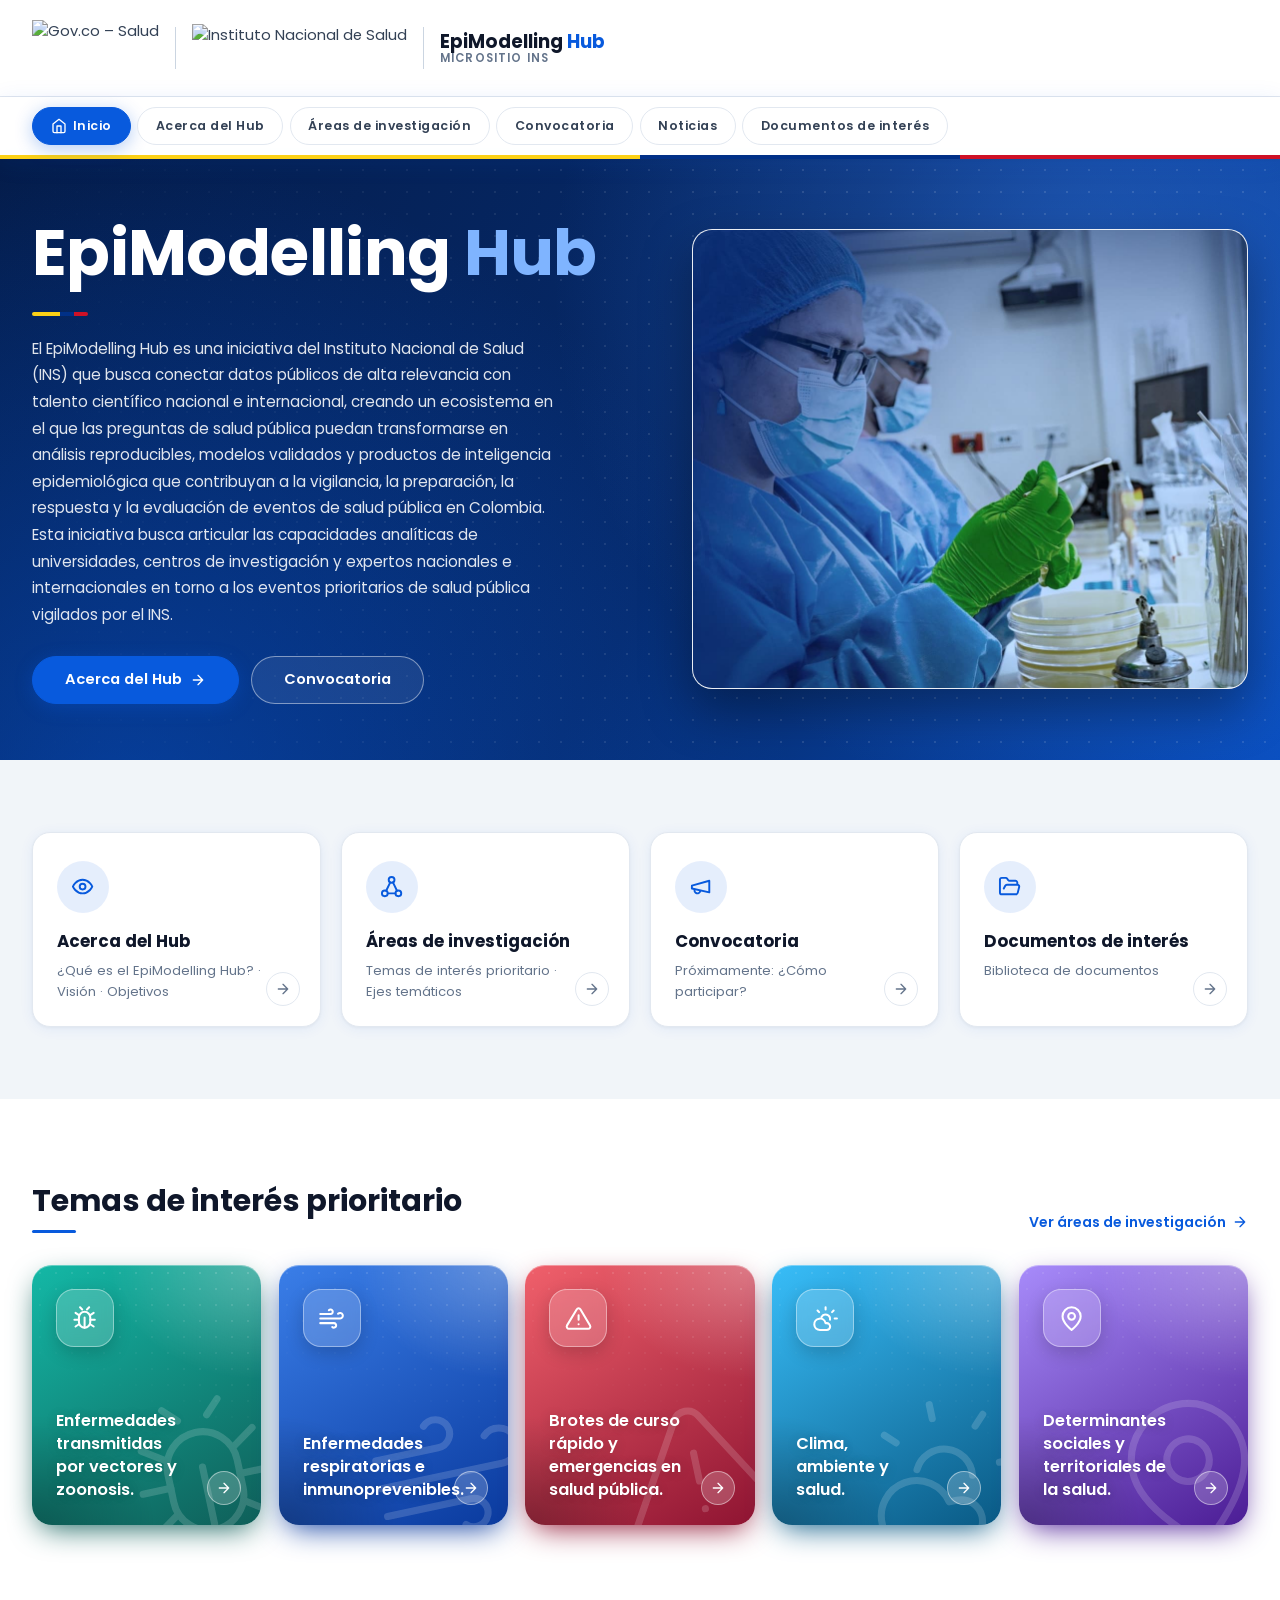
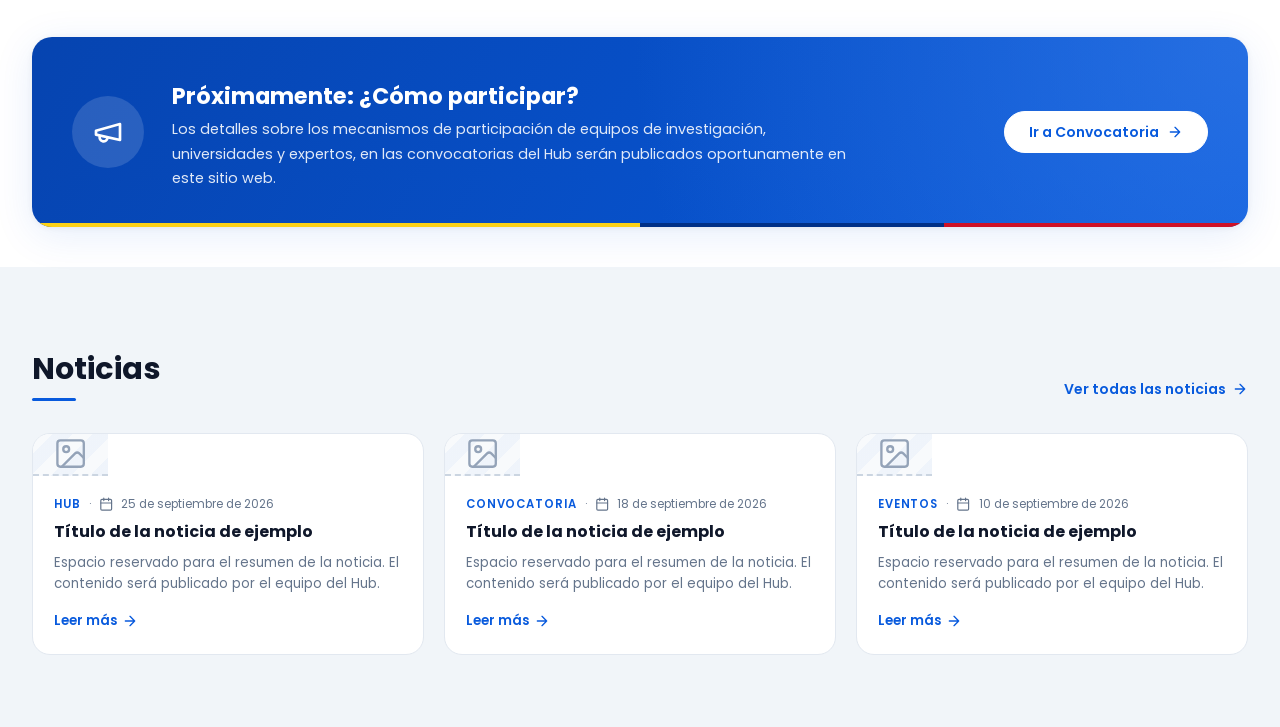
==== commit d832d0ba: "Ajustes de diseño y contenido del micrositio - Imágenes hero y 'Qué es', tarjetas de temas con degra" ====
--- a/index.html
+++ b/index.html
@@ -116,10 +116,7 @@
               <a href="#/convocatoria" class="btn btn--ghost-light btn--lg">Convocatoria</a>
             </div>
           </div>
-          <figure class="img-ph img-ph--dark hero__media">
-            <svg aria-hidden="true"><use href="#i-image"/></svg>
-            
-          </figure>
+          <figure class="photo hero__media"><img src="assets/hero4.jpg" alt="Profesionales de laboratorio del INS procesando muestras" /></figure>
         </div>
       </div>
 
@@ -182,7 +179,7 @@
             <div class="cta-banner__icon"><svg aria-hidden="true"><use href="#i-megaphone"/></svg></div>
             <div class="cta-banner__body">
               <h2>Próximamente: ¿Cómo participar?</h2>
-              <p>Los detalles sobre los mecanismos de participación de equipos de investigación, universidades y expertos, en las convocatorias del Hub serán publicados oportunamente en la página del Instituto Nacional de Salud.</p>
+              <p>Los detalles sobre los mecanismos de participación de equipos de investigación, universidades y expertos, en las convocatorias del Hub serán publicados oportunamente en este sitio web.</p>
             </div>
             <a href="#/convocatoria" class="btn btn--white">Ir a Convocatoria <svg class="ico ico--sm" aria-hidden="true"><use href="#i-arrow-right"/></svg></a>
           </div>
@@ -226,10 +223,7 @@
                 <p>El EpiModelling Hub es una iniciativa del Instituto Nacional de Salud (INS) que busca conectar datos públicos de alta relevancia con talento científico nacional e internacional, creando un ecosistema en el que las preguntas de salud pública puedan transformarse en análisis reproducibles, modelos validados y productos de inteligencia epidemiológica que contribuyan a la vigilancia, la preparación, la respuesta y la evaluación de eventos de salud pública en Colombia. Esta iniciativa busca articular las capacidades analíticas de universidades, centros de investigación y expertos nacionales e internacionales en torno a los eventos prioritarios de salud pública vigilados por el INS.</p>
                 <p>El Hub funciona como una plataforma de colaboración abierta, basada en el valor de construir comunidad alrededor de los datos y del conocimiento. En este marco, busca promover la participación y colaboración de equipos con experiencia en epidemiología, modelamiento matemático, estadística, ciencia de datos e inteligencia artificial, con el propósito de desarrollar soluciones que contribuyan a la caracterización, predicción, comprensión y evaluación de los eventos de salud pública en Colombia.</p>
               </div>
-              <figure class="img-ph" style="aspect-ratio: 3/4">
-                <svg aria-hidden="true"><use href="#i-image"/></svg>
-                
-              </figure>
+              <figure class="photo photo--tall"><img src="assets/que-es.jpg" alt="Equipo interdisciplinario analizando datos epidemiológicos de Colombia" loading="lazy" /></figure>
             </div>
           </article>
 
@@ -327,7 +321,6 @@
                   </div>
                   <p class="axis__question">¿Qué está ocurriendo y cómo está cambiando?</p>
                   <p>Transforma los datos de vigilancia en una comprensión dinámica y territorial de los eventos de salud pública, mediante caracterización epidemiológica, análisis de tendencias y distribución espacial, seguimiento de indicadores clave (incidencia, hospitalizaciones, mortalidad) y evaluación de la oportunidad y completitud del sistema, incluyendo la identificación de posibles subregistros o cambios en los patrones de notificación.</p>
-                  <figure class="img-ph img-ph--soft axis__media"><svg aria-hidden="true"><use href="#i-image"/></svg></figure>
                 </section>
 
                 <section class="axis axis--amber" role="tabpanel" id="eje-2" aria-labelledby="tab-eje-2">
@@ -340,7 +333,6 @@
                   </div>
                   <p class="axis__question">¿Qué podría ocurrir, qué señales pueden anticiparlo y con qué nivel de incertidumbre?</p>
                   <p>Anticipa cambios en la dinámica de los eventos y apoya la preparación de la respuesta, mediante nowcasting y forecasting de casos y hospitalizaciones, detección temprana de señales, modelos de riesgo y construcción de escenarios epidemiológicos con integración de variables climáticas y ambientales. La cuantificación y comunicación explícita de la incertidumbre es un componente central de esta línea.</p>
-                  <figure class="img-ph img-ph--soft axis__media"><svg aria-hidden="true"><use href="#i-image"/></svg></figure>
                 </section>
 
                 <section class="axis axis--teal" role="tabpanel" id="eje-3" aria-labelledby="tab-eje-3">
@@ -353,7 +345,6 @@
                   </div>
                   <p class="axis__question">¿Por qué está ocurriendo y qué factores lo explican?</p>
                   <p>Identifica los mecanismos y factores que contribuyen a la aparición y evolución de los eventos, integrando variables climáticas, ambientales, territoriales y demográficas; movilidad, inmunidad poblacional, características entomológicas e información de laboratorio; determinantes sociales y factores relacionados con los servicios de salud. Combina modelos mecanísticos, estadísticos y análisis causal para explicar los patrones observados, no sólo describirlos.</p>
-                  <figure class="img-ph img-ph--soft axis__media"><svg aria-hidden="true"><use href="#i-image"/></svg></figure>
                 </section>
 
                 <section class="axis axis--violet" role="tabpanel" id="eje-4" aria-labelledby="tab-eje-4">
@@ -366,7 +357,6 @@
                   </div>
                   <p class="axis__question">¿Cómo usamos los resultados para orientar la toma de decisiones en salud pública?</p>
                   <p>Transforma los resultados analíticos en evidencia útil para orientar la toma de decisiones en salud pública, mediante la evaluación de intervenciones y la estimación de su impacto, el análisis contrafactual y la evaluación del desempeño de métodos y modelos. Estos resultados se traducen en indicadores y herramientas que apoyan la planificación, la prevención y la respuesta de los equipos de vigilancia y respuesta.</p>
-                  <figure class="img-ph img-ph--soft axis__media"><svg aria-hidden="true"><use href="#i-image"/></svg></figure>
                 </section>
               </div>
             </div>
@@ -409,7 +399,7 @@
               <span class="badge badge--warn">Próximamente</span>
             </div>
             <h2 class="section-title">Próximamente: ¿Cómo participar?</h2>
-            <p class="lead">Los detalles sobre los mecanismos de participación de equipos de investigación, universidades y expertos, en las convocatorias del Hub serán publicados oportunamente en la página del Instituto Nacional de Salud.</p>
+            <p class="lead">Los detalles sobre los mecanismos de participación de equipos de investigación, universidades y expertos, en las convocatorias del Hub serán publicados oportunamente en este sitio web.</p>
           </div>
         </div>
       </div>
--- a/assets/css/styles.css
+++ b/assets/css/styles.css
@@ -698,3 +698,10 @@
 .topic-card__go { position: absolute !important; right: 1.25rem; bottom: 1.25rem; width: 34px; height: 34px; border-radius: 50%; display: inline-flex; align-items: center; justify-content: center; background: rgba(255,255,255,.2); border: 1px solid rgba(255,255,255,.45); transition: var(--t); }
 .topic-card__go svg { width: 1rem; height: 1rem; }
 .topic-card:hover .topic-card__go { background: #fff; color: var(--g2); }
+
+/* ---------- Fotografías ---------- */
+.photo { margin: 0; overflow: hidden; border-radius: var(--r-xxl); box-shadow: var(--sh-card); background: var(--gray-200); }
+.photo img { width: 100%; height: 100%; object-fit: cover; display: block; }
+.hero__media.photo { min-height: 360px; max-height: 460px; border: 1px solid rgba(255,255,255,.25); box-shadow: 0 20px 50px rgba(0,0,0,.35); }
+.photo--tall { aspect-ratio: 3 / 4; }
+@media (max-width: 900px) { .hero__media.photo { min-height: 0; aspect-ratio: 16 / 11; } }
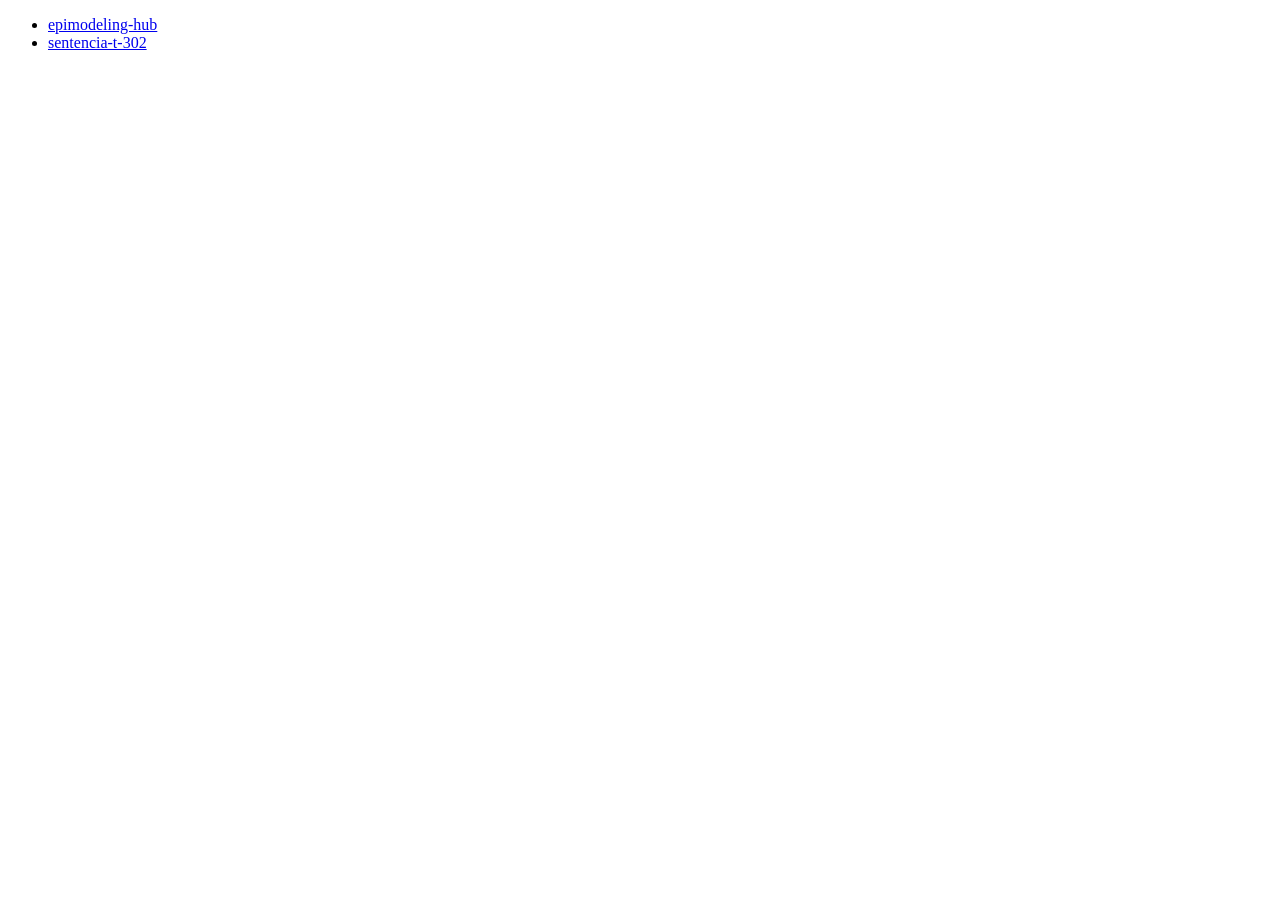
==== commit 5a37290a: "Reorganiza en carpetas por micrositio y agrega landing Sentencia T-302 Co-Authored-By: Claude Sonnet" ====
--- a/index.html
+++ b/index.html
@@ -3,475 +3,12 @@
 <head>
   <meta charset="UTF-8" />
   <meta name="viewport" content="width=device-width, initial-scale=1.0" />
-  <title>EpiModelling Hub | Instituto Nacional de Salud</title>
-  <meta name="description" content="EpiModelling Hub – Iniciativa del Instituto Nacional de Salud (INS) de Colombia." />
-  <link rel="preconnect" href="https://fonts.googleapis.com" />
-  <link rel="preconnect" href="https://fonts.gstatic.com" crossorigin />
-  <link href="https://fonts.googleapis.com/css2?family=Poppins:ital,wght@0,400;0,500;0,600;0,700;1,400&display=swap" rel="stylesheet" />
-  <link rel="stylesheet" href="assets/css/styles.css" />
+  <title>Índice</title>
 </head>
 <body>
-
-  <!-- ============ ÍCONOS (sprite SVG) ============ -->
-  <svg xmlns="http://www.w3.org/2000/svg" style="display:none" aria-hidden="true">
-    <defs>
-      <symbol id="i-search" viewBox="0 0 24 24"><circle cx="11" cy="11" r="8"/><path d="m21 21-4.3-4.3"/></symbol>
-      <symbol id="i-menu" viewBox="0 0 24 24"><path d="M4 6h16M4 12h16M4 18h16"/></symbol>
-      <symbol id="i-x" viewBox="0 0 24 24"><path d="M18 6 6 18M6 6l12 12"/></symbol>
-      <symbol id="i-chevron-right" viewBox="0 0 24 24"><path d="m9 18 6-6-6-6"/></symbol>
-      <symbol id="i-chevron-down" viewBox="0 0 24 24"><path d="m6 9 6 6 6-6"/></symbol>
-      <symbol id="i-arrow-right" viewBox="0 0 24 24"><path d="M5 12h14M12 5l7 7-7 7"/></symbol>
-      <symbol id="i-arrow-up" viewBox="0 0 24 24"><path d="M12 19V5M5 12l7-7 7 7"/></symbol>
-      <symbol id="i-target" viewBox="0 0 24 24"><circle cx="12" cy="12" r="10"/><circle cx="12" cy="12" r="6"/><circle cx="12" cy="12" r="2"/></symbol>
-      <symbol id="i-eye" viewBox="0 0 24 24"><path d="M2 12s3-7 10-7 10 7 10 7-3 7-10 7-10-7-10-7Z"/><circle cx="12" cy="12" r="3"/></symbol>
-      <symbol id="i-users" viewBox="0 0 24 24"><path d="M16 21v-2a4 4 0 0 0-4-4H6a4 4 0 0 0-4 4v2"/><circle cx="9" cy="7" r="4"/><path d="M22 21v-2a4 4 0 0 0-3-3.87M16 3.13a4 4 0 0 1 0 7.75"/></symbol>
-      <symbol id="i-bar-chart" viewBox="0 0 24 24"><path d="M3 3v18h18"/><path d="M18 17V9M13 17V5M8 17v-3"/></symbol>
-      <symbol id="i-trending-up" viewBox="0 0 24 24"><path d="m22 7-8.5 8.5-5-5L2 17"/><path d="M16 7h6v6"/></symbol>
-      <symbol id="i-network" viewBox="0 0 24 24"><circle cx="12" cy="5" r="3"/><circle cx="5" cy="19" r="3"/><circle cx="19" cy="19" r="3"/><path d="M10.6 7.7 6.4 16.3M13.4 7.7l4.2 8.6M8 19h8"/></symbol>
-      <symbol id="i-clipboard-check" viewBox="0 0 24 24"><rect x="8" y="2" width="8" height="4" rx="1"/><path d="M16 4h2a2 2 0 0 1 2 2v14a2 2 0 0 1-2 2H6a2 2 0 0 1-2-2V6a2 2 0 0 1 2-2h2"/><path d="m9 14 2 2 4-4"/></symbol>
-      <symbol id="i-bug" viewBox="0 0 24 24"><path d="m8 2 1.9 1.9M16 2l-1.9 1.9"/><rect x="7" y="6" width="10" height="14" rx="5"/><path d="M12 20v-9M3 13h4M17 13h4M4 7l3 2M20 7l-3 2M4 19l3-2M20 19l-3-2"/></symbol>
-      <symbol id="i-wind" viewBox="0 0 24 24"><path d="M17.7 7.7a2.5 2.5 0 1 1 1.8 4.3H2M9.6 4.6A2 2 0 1 1 11 8H2M12.6 19.4A2 2 0 1 0 14 16H2"/></symbol>
-      <symbol id="i-alert" viewBox="0 0 24 24"><path d="M10.3 3.9 1.8 18a2 2 0 0 0 1.7 3h16.9a2 2 0 0 0 1.7-3L13.7 3.9a2 2 0 0 0-3.4 0Z"/><path d="M12 9v4M12 17h.01"/></symbol>
-      <symbol id="i-cloud-sun" viewBox="0 0 24 24"><path d="M12 2v2M4.9 4.9l1.4 1.4M20 12h2M19.1 4.9l-1.4 1.4"/><path d="M15.9 13A4 4 0 0 0 8.4 10.6"/><path d="M13 22H7a5 5 0 1 1 4.9-6H13a3 3 0 0 1 0 6Z"/></symbol>
-      <symbol id="i-map-pin" viewBox="0 0 24 24"><path d="M20 10c0 6-8 12-8 12s-8-6-8-12a8 8 0 0 1 16 0Z"/><circle cx="12" cy="10" r="3"/></symbol>
-      <symbol id="i-calendar" viewBox="0 0 24 24"><rect x="3" y="4" width="18" height="18" rx="2"/><path d="M16 2v4M8 2v4M3 10h18"/></symbol>
-      <symbol id="i-download" viewBox="0 0 24 24"><path d="M21 15v4a2 2 0 0 1-2 2H5a2 2 0 0 1-2-2v-4"/><path d="m7 10 5 5 5-5M12 15V3"/></symbol>
-      <symbol id="i-upload" viewBox="0 0 24 24"><path d="M21 15v4a2 2 0 0 1-2 2H5a2 2 0 0 1-2-2v-4"/><path d="m17 8-5-5-5 5M12 3v12"/></symbol>
-      <symbol id="i-plus" viewBox="0 0 24 24"><path d="M12 5v14M5 12h14"/></symbol>
-      <symbol id="i-link" viewBox="0 0 24 24"><path d="M10 13a5 5 0 0 0 7.5.5l3-3a5 5 0 0 0-7-7l-1.7 1.7"/><path d="M14 11a5 5 0 0 0-7.5-.5l-3 3a5 5 0 0 0 7 7l1.7-1.7"/></symbol>
-      <symbol id="i-grid" viewBox="0 0 24 24"><rect x="3" y="3" width="7" height="7" rx="1"/><rect x="14" y="3" width="7" height="7" rx="1"/><rect x="14" y="14" width="7" height="7" rx="1"/><rect x="3" y="14" width="7" height="7" rx="1"/></symbol>
-      <symbol id="i-list" viewBox="0 0 24 24"><path d="M8 6h13M8 12h13M8 18h13M3 6h.01M3 12h.01M3 18h.01"/></symbol>
-      <symbol id="i-sort" viewBox="0 0 24 24"><path d="m21 16-4 4-4-4M17 20V4M3 8l4-4 4 4M7 4v16"/></symbol>
-      <symbol id="i-info" viewBox="0 0 24 24"><circle cx="12" cy="12" r="10"/><path d="M12 16v-4M12 8h.01"/></symbol>
-      <symbol id="i-image" viewBox="0 0 24 24"><rect x="3" y="3" width="18" height="18" rx="2"/><circle cx="9" cy="9" r="2"/><path d="m21 15-3.1-3.1a2 2 0 0 0-2.8 0L6 21"/></symbol>
-      <symbol id="i-home" viewBox="0 0 24 24"><path d="m3 9 9-7 9 7v11a2 2 0 0 1-2 2H5a2 2 0 0 1-2-2z"/><path d="M9 22V12h6v10"/></symbol>
-      <symbol id="i-mail" viewBox="0 0 24 24"><rect x="2" y="4" width="20" height="16" rx="2"/><path d="m22 7-10 5L2 7"/></symbol>
-      <symbol id="i-phone" viewBox="0 0 24 24"><path d="M22 16.9v3a2 2 0 0 1-2.2 2 19.8 19.8 0 0 1-8.6-3.1 19.5 19.5 0 0 1-6-6A19.8 19.8 0 0 1 2.1 4.2 2 2 0 0 1 4.1 2h3a2 2 0 0 1 2 1.7c.1.9.4 1.8.7 2.7a2 2 0 0 1-.5 2.1L8 9.8a16 16 0 0 0 6 6l1.3-1.3a2 2 0 0 1 2.1-.4c.9.3 1.8.6 2.7.7a2 2 0 0 1 1.7 2Z"/></symbol>
-      <symbol id="i-external" viewBox="0 0 24 24"><path d="M15 3h6v6M10 14 21 3M18 13v6a2 2 0 0 1-2 2H5a2 2 0 0 1-2-2V8a2 2 0 0 1 2-2h6"/></symbol>
-      <symbol id="i-flask" viewBox="0 0 24 24"><path d="M9 3h6M10 3v6.5L4.5 19a1.5 1.5 0 0 0 1.3 2.3h12.4a1.5 1.5 0 0 0 1.3-2.3L14 9.5V3"/><path d="M7 15h10"/></symbol>
-      <symbol id="i-activity" viewBox="0 0 24 24"><path d="M22 12h-4l-3 9L9 3l-3 9H2"/></symbol>
-      <symbol id="i-transfer" viewBox="0 0 24 24"><path d="m16 3 4 4-4 4M20 7H4M8 21l-4-4 4-4M4 17h16"/></symbol>
-      <symbol id="i-news" viewBox="0 0 24 24"><path d="M4 22h16a2 2 0 0 0 2-2V4a2 2 0 0 0-2-2H8a2 2 0 0 0-2 2v16a2 2 0 0 1-2 2Zm0 0a2 2 0 0 1-2-2v-9c0-1.1.9-2 2-2h2"/><path d="M18 14h-8M15 18h-5M10 6h8v4h-8z"/></symbol>
-      <symbol id="i-megaphone" viewBox="0 0 24 24"><path d="m3 11 18-5v12L3 14v-3z"/><path d="M11.6 16.8a3 3 0 1 1-5.8-1.6"/></symbol>
-      <symbol id="i-folder-open" viewBox="0 0 24 24"><path d="m6 14 1.5-2.9A2 2 0 0 1 9.2 10H20a2 2 0 0 1 1.9 2.5l-1.5 6A2 2 0 0 1 18.4 20H4a2 2 0 0 1-2-2V5a2 2 0 0 1 2-2h3.9a2 2 0 0 1 1.7.9l.8 1.2a2 2 0 0 0 1.7.9H18a2 2 0 0 1 2 2v2"/></symbol>
-      <symbol id="i-clock" viewBox="0 0 24 24"><circle cx="12" cy="12" r="10"/><path d="M12 6v6l4 2"/></symbol>
-      <symbol id="i-check" viewBox="0 0 24 24"><path d="M20 6 9 17l-5-5"/></symbol>
-      <symbol id="i-more" viewBox="0 0 24 24"><circle cx="5" cy="12" r="1"/><circle cx="12" cy="12" r="1"/><circle cx="19" cy="12" r="1"/></symbol>
-      <symbol id="i-book" viewBox="0 0 24 24"><path d="M2 3h6a4 4 0 0 1 4 4v14a3 3 0 0 0-3-3H2zM22 3h-6a4 4 0 0 0-4 4v14a3 3 0 0 1 3-3h7z"/></symbol>
-      <symbol id="i-filter" viewBox="0 0 24 24"><path d="M22 3H2l8 9.5V19l4 2v-8.5z"/></symbol>
-    </defs>
-  </svg>
-
-  <a class="skip-link" href="#main">Saltar al contenido principal</a>
-
-  <!-- ============ ENCABEZADO ============ -->
-  <header class="topbar">
-    <div class="container topbar__inner">
-      <a href="#/inicio" class="brand" aria-label="Ir al inicio del EpiModelling Hub">
-        <img src="https://www.ins.gov.co/_catalogs/masterpage/css/images/gov-salud.png" alt="Gov.co – Salud" class="brand__gov" />
-        <span class="brand__divider" aria-hidden="true"></span>
-        <img src="https://www.ins.gov.co/Portalweb2025/general-assets/ins-logo.png" alt="Instituto Nacional de Salud" class="brand__ins" />
-        <span class="brand__divider brand__divider--hub" aria-hidden="true"></span>
-        <span class="brand__hub">
-          <span class="brand__hub-title">EpiModelling <b>Hub</b></span>
-          <span class="brand__hub-sub">Micrositio INS</span>
-        </span>
-      </a>
-
-      <button class="menu-toggle" id="menuToggle" aria-label="Abrir menú" aria-expanded="false" aria-controls="mainNav">
-        <svg aria-hidden="true"><use href="#i-menu"/></svg>
-      </button>
-    </div>
-  </header>
-
-  <!-- ============ NAVEGACIÓN PRINCIPAL ============ -->
-  <nav class="mainnav" id="mainNav" aria-label="Navegación principal">
-    <div class="container mainnav__inner">
-      <ul class="mainnav__list">
-        <li><a href="#/inicio" data-route="inicio" class="mainnav__link"><svg class="ico ico--sm" aria-hidden="true"><use href="#i-home"/></svg> Inicio</a></li>
-        <li><a href="#/acerca" data-route="acerca" class="mainnav__link">Acerca del Hub</a></li>
-        <li><a href="#/areas" data-route="areas" class="mainnav__link">Áreas de investigación</a></li>
-        <li><a href="#/convocatoria" data-route="convocatoria" class="mainnav__link">Convocatoria</a></li>
-        <li><a href="#/noticias" data-route="noticias" class="mainnav__link">Noticias</a></li>
-        <li><a href="#/documentos" data-route="documentos" class="mainnav__link">Documentos de interés</a></li>
-      </ul>
-    </div>
-    <div class="flag-stripe" aria-hidden="true"></div>
-  </nav>
-
-  <main id="main" tabindex="-1">
-
-    <!-- =====================================================
-         PÁGINA: INICIO
-    ====================================================== -->
-    <section class="page" data-page="inicio" data-title="Inicio">
-      <div class="hero hero--home">
-        <div class="container hero__grid">
-          <div class="hero__content">
-            <h1 class="hero__title">EpiModelling <span>Hub</span></h1>
-            <span class="hero__rule" aria-hidden="true"></span>
-            <p class="hero__lead">El EpiModelling Hub es una iniciativa del Instituto Nacional de Salud (INS) que busca conectar datos públicos de alta relevancia con talento científico nacional e internacional, creando un ecosistema en el que las preguntas de salud pública puedan transformarse en análisis reproducibles, modelos validados y productos de inteligencia epidemiológica que contribuyan a la vigilancia, la preparación, la respuesta y la evaluación de eventos de salud pública en Colombia. Esta iniciativa busca articular las capacidades analíticas de universidades, centros de investigación y expertos nacionales e internacionales en torno a los eventos prioritarios de salud pública vigilados por el INS.</p>
-            <div class="hero__actions">
-              <a href="#/acerca" class="btn btn--primary btn--lg">Acerca del Hub <svg class="ico ico--sm" aria-hidden="true"><use href="#i-arrow-right"/></svg></a>
-              <a href="#/convocatoria" class="btn btn--ghost-light btn--lg">Convocatoria</a>
-            </div>
-          </div>
-          <figure class="photo hero__media"><img src="assets/hero4.jpg" alt="Profesionales de laboratorio del INS procesando muestras" /></figure>
-        </div>
-      </div>
-
-
-      <!-- Accesos rápidos -->
-      <div class="section section--tint">
-        <div class="container">
-          <div class="quick-grid">
-            <a href="#/acerca" class="quick-card">
-              <span class="icon-bubble"><svg aria-hidden="true"><use href="#i-eye"/></svg></span>
-              <h3>Acerca del Hub</h3>
-              <p>¿Qué es el EpiModelling Hub? · Visión · Objetivos</p>
-              <span class="quick-card__go"><svg aria-hidden="true"><use href="#i-arrow-right"/></svg></span>
-            </a>
-            <a href="#/areas" class="quick-card">
-              <span class="icon-bubble"><svg aria-hidden="true"><use href="#i-network"/></svg></span>
-              <h3>Áreas de investigación</h3>
-              <p>Temas de interés prioritario · Ejes temáticos</p>
-              <span class="quick-card__go"><svg aria-hidden="true"><use href="#i-arrow-right"/></svg></span>
-            </a>
-            <a href="#/convocatoria" class="quick-card">
-              <span class="icon-bubble"><svg aria-hidden="true"><use href="#i-megaphone"/></svg></span>
-              <h3>Convocatoria</h3>
-              <p>Próximamente: ¿Cómo participar?</p>
-              <span class="quick-card__go"><svg aria-hidden="true"><use href="#i-arrow-right"/></svg></span>
-            </a>
-            <a href="#/documentos" class="quick-card">
-              <span class="icon-bubble"><svg aria-hidden="true"><use href="#i-folder-open"/></svg></span>
-              <h3>Documentos de interés</h3>
-              <p>Biblioteca de documentos</p>
-              <span class="quick-card__go"><svg aria-hidden="true"><use href="#i-arrow-right"/></svg></span>
-            </a>
-          </div>
-        </div>
-      </div>
-
-      <!-- Temas (resumen) -->
-      <div class="section">
-        <div class="container">
-          <div class="section-head">
-            <div>
-              <h2 class="section-title">Temas de interés prioritario</h2>
-            </div>
-            <a href="#/areas/temas" class="link-arrow">Ver áreas de investigación <svg class="ico ico--sm" aria-hidden="true"><use href="#i-arrow-right"/></svg></a>
-          </div>
-          <ul class="topic-grid">
-              <li class="topic-card topic-card--teal"><a class="topic-card__link" href="#/areas/temas"><span class="topic-card__icon"><svg aria-hidden="true"><use href="#i-bug"/></svg></span><svg class="topic-card__mark" aria-hidden="true"><use href="#i-bug"/></svg><h3>Enfermedades transmitidas por vectores y zoonosis.</h3><span class="topic-card__go"><svg aria-hidden="true"><use href="#i-arrow-right"/></svg></span></a></li>
-              <li class="topic-card topic-card--blue"><a class="topic-card__link" href="#/areas/temas"><span class="topic-card__icon"><svg aria-hidden="true"><use href="#i-wind"/></svg></span><svg class="topic-card__mark" aria-hidden="true"><use href="#i-wind"/></svg><h3>Enfermedades respiratorias e inmunoprevenibles.</h3><span class="topic-card__go"><svg aria-hidden="true"><use href="#i-arrow-right"/></svg></span></a></li>
-              <li class="topic-card topic-card--red"><a class="topic-card__link" href="#/areas/temas"><span class="topic-card__icon"><svg aria-hidden="true"><use href="#i-alert"/></svg></span><svg class="topic-card__mark" aria-hidden="true"><use href="#i-alert"/></svg><h3>Brotes de curso rápido y emergencias en salud pública.</h3><span class="topic-card__go"><svg aria-hidden="true"><use href="#i-arrow-right"/></svg></span></a></li>
-              <li class="topic-card topic-card--sky"><a class="topic-card__link" href="#/areas/temas"><span class="topic-card__icon"><svg aria-hidden="true"><use href="#i-cloud-sun"/></svg></span><svg class="topic-card__mark" aria-hidden="true"><use href="#i-cloud-sun"/></svg><h3>Clima, ambiente y salud.</h3><span class="topic-card__go"><svg aria-hidden="true"><use href="#i-arrow-right"/></svg></span></a></li>
-              <li class="topic-card topic-card--violet"><a class="topic-card__link" href="#/areas/temas"><span class="topic-card__icon"><svg aria-hidden="true"><use href="#i-map-pin"/></svg></span><svg class="topic-card__mark" aria-hidden="true"><use href="#i-map-pin"/></svg><h3>Determinantes sociales y territoriales de la salud.</h3><span class="topic-card__go"><svg aria-hidden="true"><use href="#i-arrow-right"/></svg></span></a></li>
-            </ul>
-        </div>
-      </div>
-
-      <!-- Banner convocatoria -->
-      <div class="section section--compact">
-        <div class="container">
-          <div class="cta-banner">
-            <div class="cta-banner__icon"><svg aria-hidden="true"><use href="#i-megaphone"/></svg></div>
-            <div class="cta-banner__body">
-              <h2>Próximamente: ¿Cómo participar?</h2>
-              <p>Los detalles sobre los mecanismos de participación de equipos de investigación, universidades y expertos, en las convocatorias del Hub serán publicados oportunamente en este sitio web.</p>
-            </div>
-            <a href="#/convocatoria" class="btn btn--white">Ir a Convocatoria <svg class="ico ico--sm" aria-hidden="true"><use href="#i-arrow-right"/></svg></a>
-          </div>
-        </div>
-      </div>
-
-      <!-- Noticias (últimas) -->
-      <div class="section section--tint">
-        <div class="container">
-          <div class="section-head">
-            <div>
-              <h2 class="section-title">Noticias</h2>
-            </div>
-            <a href="#/noticias" class="link-arrow">Ver todas las noticias <svg class="ico ico--sm" aria-hidden="true"><use href="#i-arrow-right"/></svg></a>
-          </div>
-          <div class="news-grid" id="homeNews"></div>
-        </div>
-      </div>
-    </section>
-
-    <!-- =====================================================
-         PÁGINA: ACERCA DEL HUB
-    ====================================================== -->
-    <section class="page" data-page="acerca" data-title="Acerca del Hub" hidden>
-      <div class="hero hero--inner">
-        <div class="container hero__grid">
-          <div class="hero__content">
-            <nav class="breadcrumb" aria-label="Ruta de navegación"><a href="#/inicio">Inicio</a><svg aria-hidden="true"><use href="#i-chevron-right"/></svg><span aria-current="page">Acerca del Hub</span></nav>
-            <h1 class="hero__title hero__title--inner">Acerca del Hub</h1>
-          </div>
-        </div>
-      </div>
-
-      <div class="container page-layout page-layout--single">
-
-        <div class="page-body">
-          <article id="que-es" class="block">
-            <h2 class="section-title">¿Qué es el EpiModelling Hub?</h2>
-            <div class="split split--text">
-              <div class="prose">
-                <p>El EpiModelling Hub es una iniciativa del Instituto Nacional de Salud (INS) que busca conectar datos públicos de alta relevancia con talento científico nacional e internacional, creando un ecosistema en el que las preguntas de salud pública puedan transformarse en análisis reproducibles, modelos validados y productos de inteligencia epidemiológica que contribuyan a la vigilancia, la preparación, la respuesta y la evaluación de eventos de salud pública en Colombia. Esta iniciativa busca articular las capacidades analíticas de universidades, centros de investigación y expertos nacionales e internacionales en torno a los eventos prioritarios de salud pública vigilados por el INS.</p>
-                <p>El Hub funciona como una plataforma de colaboración abierta, basada en el valor de construir comunidad alrededor de los datos y del conocimiento. En este marco, busca promover la participación y colaboración de equipos con experiencia en epidemiología, modelamiento matemático, estadística, ciencia de datos e inteligencia artificial, con el propósito de desarrollar soluciones que contribuyan a la caracterización, predicción, comprensión y evaluación de los eventos de salud pública en Colombia.</p>
-              </div>
-              <figure class="photo photo--tall"><img src="assets/que-es.jpg" alt="Equipo interdisciplinario analizando datos epidemiológicos de Colombia" loading="lazy" /></figure>
-            </div>
-          </article>
-
-          <article id="vision" class="block">
-            <div class="vision-card">
-              <div class="vision-card__icon"><svg aria-hidden="true"><use href="#i-target"/></svg></div>
-              <div>
-                <h2 class="vision-card__label">Visión</h2>
-                <p class="vision-card__text">Convertir los datos del sistema de vigilancia epidemiológica de Colombia en inteligencia accionable para la salud pública, articulando capacidades analíticas nacionales e internacionales bajo principios de ciencia abierta.</p>
-              </div>
-            </div>
-          </article>
-
-          <article id="objetivos" class="block">
-            <h2 class="section-title">Objetivos</h2>
-
-            <div class="goal-general">
-              <span class="badge">Objetivo general</span>
-              <p>Generar conocimiento epidemiológico accionable a partir de los datos de vigilancia en salud pública de Colombia, integrando epidemiología, modelamiento matemático, estadística, ciencia de datos e inteligencia artificial, y articulando capacidades del sector público, la academia y otros actores nacionales e internacionales.</p>
-            </div>
-
-            <h3 class="subhead">Objetivos específicos</h3>
-            <ol class="goal-grid">
-              <li class="goal-card">
-                <span class="icon-bubble icon-bubble--blue"><svg aria-hidden="true"><use href="#i-activity"/></svg></span>
-                <p>Desarrollar soluciones analíticas que permitan caracterizar, anticipar, comprender y evaluar los eventos prioritarios de salud pública vigilados por el INS.</p>
-              </li>
-              <li class="goal-card">
-                <span class="icon-bubble icon-bubble--teal"><svg aria-hidden="true"><use href="#i-users"/></svg></span>
-                <p>Articular una comunidad de investigadores e instituciones con capacidades en epidemiología cuantitativa, estadística, modelamiento y ciencia de datos para abordar problemas de salud pública de manera colaborativa.</p>
-              </li>
-              <li class="goal-card">
-                <span class="icon-bubble icon-bubble--amber"><svg aria-hidden="true"><use href="#i-transfer"/></svg></span>
-                <p>Transferir los resultados analíticos al sistema de salud pública mediante procesos de validación, documentación y colaboración institucional, fortaleciendo la toma de decisiones basada en evidencia.</p>
-              </li>
-              <li class="goal-card">
-                <span class="icon-bubble icon-bubble--violet"><svg aria-hidden="true"><use href="#i-flask"/></svg></span>
-                <p>Consolidar la ciencia abierta y reproducible como estándar de trabajo del Hub, garantizando la transparencia, la trazabilidad y la reutilización de los análisis producidos.</p>
-              </li>
-            </ol>
-          </article>
-        </div>
-      </div>
-    </section>
-
-    <!-- =====================================================
-         PÁGINA: ÁREAS DE INVESTIGACIÓN
-    ====================================================== -->
-    <section class="page" data-page="areas" data-title="Áreas de investigación" hidden>
-      <div class="hero hero--inner">
-        <div class="container hero__grid">
-          <div class="hero__content">
-            <nav class="breadcrumb" aria-label="Ruta de navegación"><a href="#/inicio">Inicio</a><svg aria-hidden="true"><use href="#i-chevron-right"/></svg><span aria-current="page">Áreas de investigación</span></nav>
-            <h1 class="hero__title hero__title--inner">Áreas de investigación</h1>
-          </div>
-        </div>
-      </div>
-
-      <div class="container page-layout page-layout--single">
-
-        <div class="page-body">
-          <article id="ejes" class="block">
-            <div class="section-head">
-              <h2 class="section-title">Ejes temáticos</h2>
-              <div class="view-switch" role="group" aria-label="Modo de visualización de ejes">
-                <button class="view-switch__btn is-active" data-axes-view="tabs" aria-pressed="true">Por eje</button>
-                <button class="view-switch__btn" data-axes-view="all" aria-pressed="false">Ver todos</button>
-              </div>
-            </div>
-
-            <div class="axes" id="axes" data-view="tabs">
-              <div class="axes__tabs" role="tablist" aria-label="Ejes temáticos">
-                <button class="axes__tab is-active" role="tab" id="tab-eje-1" aria-controls="eje-1" aria-selected="true" data-color="blue">
-                  <span class="axes__num">1</span><span>Análisis de la situación e inteligencia epidemiológica</span>
-                </button>
-                <button class="axes__tab" role="tab" id="tab-eje-2" aria-controls="eje-2" aria-selected="false" tabindex="-1" data-color="amber">
-                  <span class="axes__num">2</span><span>Predicción, alertas tempranas y análisis de escenarios</span>
-                </button>
-                <button class="axes__tab" role="tab" id="tab-eje-3" aria-controls="eje-3" aria-selected="false" tabindex="-1" data-color="teal">
-                  <span class="axes__num">3</span><span>Comprensión de la dinámica y sus determinantes</span>
-                </button>
-                <button class="axes__tab" role="tab" id="tab-eje-4" aria-controls="eje-4" aria-selected="false" tabindex="-1" data-color="violet">
-                  <span class="axes__num">4</span><span>Evaluación e impacto para la toma de decisiones</span>
-                </button>
-              </div>
-
-              <div class="axes__panels">
-                <section class="axis axis--blue is-active" role="tabpanel" id="eje-1" aria-labelledby="tab-eje-1">
-                  <div class="axis__head">
-                    <span class="axis__icon"><svg aria-hidden="true"><use href="#i-bar-chart"/></svg></span>
-                    <div>
-                      <span class="axis__eyebrow">Eje 1</span>
-                      <h3>1. Análisis de la situación e inteligencia epidemiológica</h3>
-                    </div>
-                  </div>
-                  <p class="axis__question">¿Qué está ocurriendo y cómo está cambiando?</p>
-                  <p>Transforma los datos de vigilancia en una comprensión dinámica y territorial de los eventos de salud pública, mediante caracterización epidemiológica, análisis de tendencias y distribución espacial, seguimiento de indicadores clave (incidencia, hospitalizaciones, mortalidad) y evaluación de la oportunidad y completitud del sistema, incluyendo la identificación de posibles subregistros o cambios en los patrones de notificación.</p>
-                </section>
-
-                <section class="axis axis--amber" role="tabpanel" id="eje-2" aria-labelledby="tab-eje-2">
-                  <div class="axis__head">
-                    <span class="axis__icon"><svg aria-hidden="true"><use href="#i-trending-up"/></svg></span>
-                    <div>
-                      <span class="axis__eyebrow">Eje 2</span>
-                      <h3>2. Predicción, alertas tempranas y análisis de escenarios</h3>
-                    </div>
-                  </div>
-                  <p class="axis__question">¿Qué podría ocurrir, qué señales pueden anticiparlo y con qué nivel de incertidumbre?</p>
-                  <p>Anticipa cambios en la dinámica de los eventos y apoya la preparación de la respuesta, mediante nowcasting y forecasting de casos y hospitalizaciones, detección temprana de señales, modelos de riesgo y construcción de escenarios epidemiológicos con integración de variables climáticas y ambientales. La cuantificación y comunicación explícita de la incertidumbre es un componente central de esta línea.</p>
-                </section>
-
-                <section class="axis axis--teal" role="tabpanel" id="eje-3" aria-labelledby="tab-eje-3">
-                  <div class="axis__head">
-                    <span class="axis__icon"><svg aria-hidden="true"><use href="#i-network"/></svg></span>
-                    <div>
-                      <span class="axis__eyebrow">Eje 3</span>
-                      <h3>3. Comprensión de la dinámica y sus determinantes</h3>
-                    </div>
-                  </div>
-                  <p class="axis__question">¿Por qué está ocurriendo y qué factores lo explican?</p>
-                  <p>Identifica los mecanismos y factores que contribuyen a la aparición y evolución de los eventos, integrando variables climáticas, ambientales, territoriales y demográficas; movilidad, inmunidad poblacional, características entomológicas e información de laboratorio; determinantes sociales y factores relacionados con los servicios de salud. Combina modelos mecanísticos, estadísticos y análisis causal para explicar los patrones observados, no sólo describirlos.</p>
-                </section>
-
-                <section class="axis axis--violet" role="tabpanel" id="eje-4" aria-labelledby="tab-eje-4">
-                  <div class="axis__head">
-                    <span class="axis__icon"><svg aria-hidden="true"><use href="#i-clipboard-check"/></svg></span>
-                    <div>
-                      <span class="axis__eyebrow">Eje 4</span>
-                      <h3>4. Evaluación e impacto para la toma de decisiones</h3>
-                    </div>
-                  </div>
-                  <p class="axis__question">¿Cómo usamos los resultados para orientar la toma de decisiones en salud pública?</p>
-                  <p>Transforma los resultados analíticos en evidencia útil para orientar la toma de decisiones en salud pública, mediante la evaluación de intervenciones y la estimación de su impacto, el análisis contrafactual y la evaluación del desempeño de métodos y modelos. Estos resultados se traducen en indicadores y herramientas que apoyan la planificación, la prevención y la respuesta de los equipos de vigilancia y respuesta.</p>
-                </section>
-              </div>
-            </div>
-          </article>
-
-          <article id="temas" class="block">
-            <h2 class="section-title">Temas de interés prioritario</h2>
-            <p class="lead">El Hub abordará los eventos y problemas de salud pública que vigila el INS. Entre sus áreas de interés se incluyen:</p>
-
-            <ul class="topic-grid">
-              <li class="topic-card topic-card--teal"><span class="topic-card__icon"><svg aria-hidden="true"><use href="#i-bug"/></svg></span><svg class="topic-card__mark" aria-hidden="true"><use href="#i-bug"/></svg><h3>Enfermedades transmitidas por vectores y zoonosis.</h3><span class="topic-card__go"><svg aria-hidden="true"><use href="#i-arrow-right"/></svg></span></li>
-              <li class="topic-card topic-card--blue"><span class="topic-card__icon"><svg aria-hidden="true"><use href="#i-wind"/></svg></span><svg class="topic-card__mark" aria-hidden="true"><use href="#i-wind"/></svg><h3>Enfermedades respiratorias e inmunoprevenibles.</h3><span class="topic-card__go"><svg aria-hidden="true"><use href="#i-arrow-right"/></svg></span></li>
-              <li class="topic-card topic-card--red"><span class="topic-card__icon"><svg aria-hidden="true"><use href="#i-alert"/></svg></span><svg class="topic-card__mark" aria-hidden="true"><use href="#i-alert"/></svg><h3>Brotes de curso rápido y emergencias en salud pública.</h3><span class="topic-card__go"><svg aria-hidden="true"><use href="#i-arrow-right"/></svg></span></li>
-              <li class="topic-card topic-card--sky"><span class="topic-card__icon"><svg aria-hidden="true"><use href="#i-cloud-sun"/></svg></span><svg class="topic-card__mark" aria-hidden="true"><use href="#i-cloud-sun"/></svg><h3>Clima, ambiente y salud.</h3><span class="topic-card__go"><svg aria-hidden="true"><use href="#i-arrow-right"/></svg></span></li>
-              <li class="topic-card topic-card--violet"><span class="topic-card__icon"><svg aria-hidden="true"><use href="#i-map-pin"/></svg></span><svg class="topic-card__mark" aria-hidden="true"><use href="#i-map-pin"/></svg><h3>Determinantes sociales y territoriales de la salud.</h3><span class="topic-card__go"><svg aria-hidden="true"><use href="#i-arrow-right"/></svg></span></li>
-            </ul>
-          </article>
-        </div>
-      </div>
-    </section>
-
-    <!-- =====================================================
-         PÁGINA: CONVOCATORIA
-    ====================================================== -->
-    <section class="page" data-page="convocatoria" data-title="Convocatoria" hidden>
-      <div class="hero hero--inner">
-        <div class="container hero__grid">
-          <div class="hero__content">
-            <nav class="breadcrumb" aria-label="Ruta de navegación"><a href="#/inicio">Inicio</a><svg aria-hidden="true"><use href="#i-chevron-right"/></svg><span aria-current="page">Convocatoria</span></nav>
-            <h1 class="hero__title hero__title--inner">Convocatoria</h1>
-          </div>
-        </div>
-      </div>
-
-      <div class="section">
-        <div class="container">
-          <div class="soon-card">
-            <div class="soon-card__status">
-              <span class="pulse" aria-hidden="true"></span>
-              <span class="badge badge--warn">Próximamente</span>
-            </div>
-            <h2 class="section-title">Próximamente: ¿Cómo participar?</h2>
-            <p class="lead">Los detalles sobre los mecanismos de participación de equipos de investigación, universidades y expertos, en las convocatorias del Hub serán publicados oportunamente en este sitio web.</p>
-          </div>
-        </div>
-      </div>
-
-      <div class="section section--tint">
-        <div class="container">
-          <div class="section-head">
-            <div>
-              <h2 class="section-title">Documentos de la convocatoria</h2>
-            </div>
-          </div>
-          <div class="sp-library" data-library="convocatoria"></div>
-        </div>
-      </div>
-    </section>
-
-    <!-- =====================================================
-         PÁGINA: NOTICIAS
-    ====================================================== -->
-    <section class="page" data-page="noticias" data-title="Noticias" hidden>
-      <div class="hero hero--inner">
-        <div class="container hero__grid">
-          <div class="hero__content">
-            <nav class="breadcrumb" aria-label="Ruta de navegación"><a href="#/inicio">Inicio</a><svg aria-hidden="true"><use href="#i-chevron-right"/></svg><span aria-current="page">Noticias</span></nav>
-            <h1 class="hero__title hero__title--inner">Noticias</h1>
-          </div>
-        </div>
-      </div>
-
-      <div class="section">
-        <div class="container">
-          <div class="news-grid news-grid--page" id="newsList"></div>
-          <p class="empty" id="newsEmpty" hidden>No se encontraron noticias con los filtros seleccionados.</p>
-        </div>
-      </div>
-    </section>
-
-    <!-- =====================================================
-         PÁGINA: DOCUMENTOS
-    ====================================================== -->
-    <section class="page" data-page="documentos" data-title="Documentos de interés" hidden>
-      <div class="hero hero--inner hero--slim">
-        <div class="container">
-          <nav class="breadcrumb" aria-label="Ruta de navegación"><a href="#/inicio">Inicio</a><svg aria-hidden="true"><use href="#i-chevron-right"/></svg><span aria-current="page">Documentos de interés</span></nav>
-          <h1 class="hero__title hero__title--inner">Documentos de interés</h1>
-        </div>
-      </div>
-
-      <div class="section">
-        <div class="container">
-          <div class="sp-library" data-library="repositorio"></div>
-        </div>
-      </div>
-    </section>
-
-  </main>
-
-  <button class="to-top" id="toTop" aria-label="Volver arriba" hidden><svg aria-hidden="true"><use href="#i-arrow-up"/></svg></button>
-
-  <!-- Modal genérico -->
-  <div class="modal" id="modal" hidden>
-    <div class="modal__overlay" data-close></div>
-    <div class="modal__card" role="dialog" aria-modal="true" aria-labelledby="modalTitle">
-      <button class="modal__close" data-close aria-label="Cerrar"><svg aria-hidden="true"><use href="#i-x"/></svg></button>
-      <div id="modalBody"></div>
-    </div>
-  </div>
-
-  <div class="toast" id="toast" role="status" aria-live="polite" hidden></div>
-
-  <script src="assets/js/data.js"></script>
-  <script src="assets/js/sharepoint.js"></script>
-  <script src="assets/js/app.js"></script>
+  <ul>
+    <li><a href="epimodeling-hub/index.html">epimodeling-hub</a></li>
+    <li><a href="sentencia-t-302/index.html">sentencia-t-302</a></li>
+  </ul>
 </body>
 </html>
